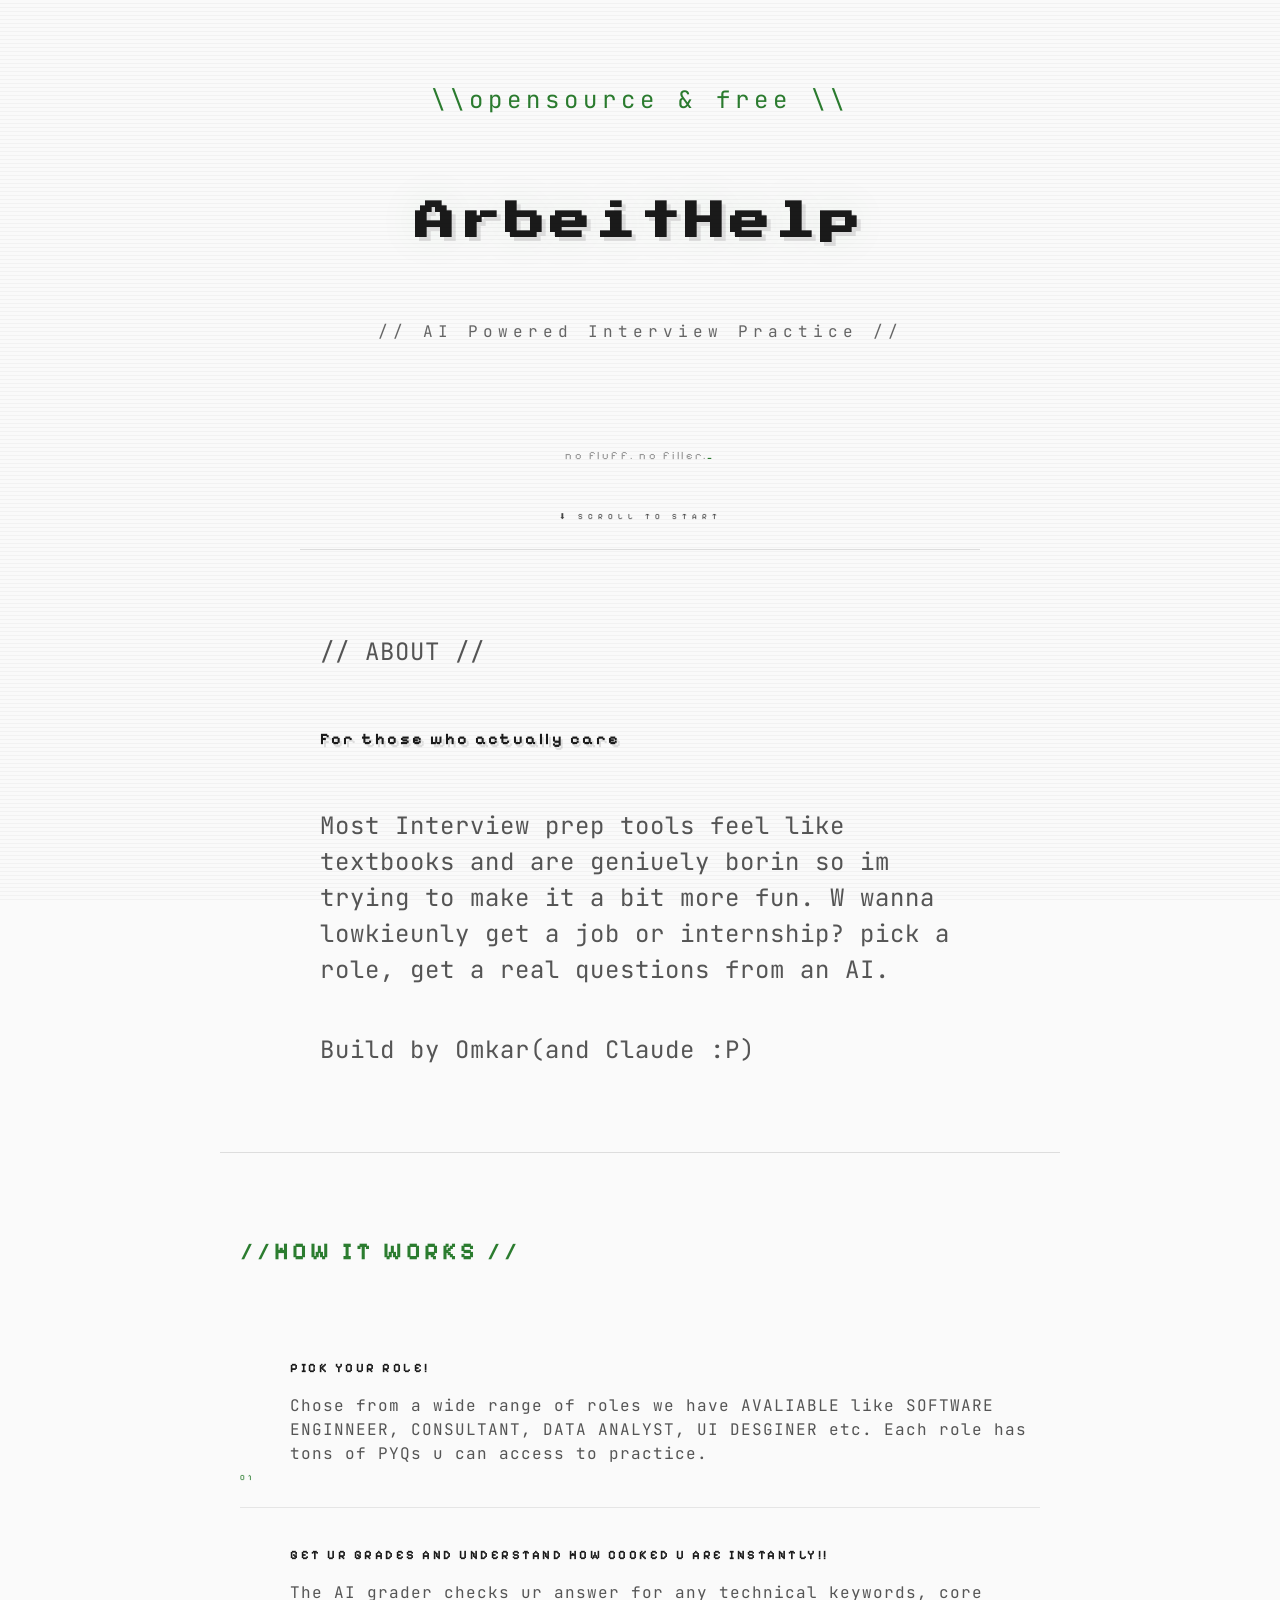
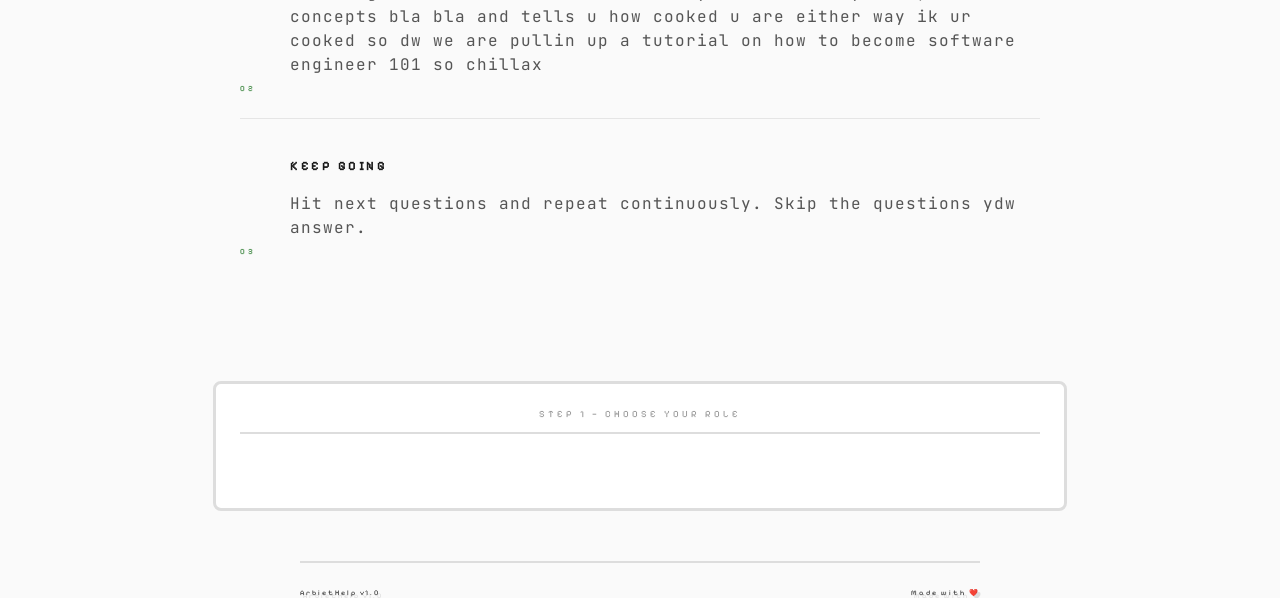
==== static/index.html @ c183bf4a "Add stats page with charts and role selection functionality - Implemented role loading and selection" ====
<!DOCTYPE html>
<html lang="en">
<head>
    <meta charset="UTF-8" />
    <meta name="viewport" content="width=device-width, initial-scale=1.0"/>
    <title>ArbeitHelp - AI Interview Practice</title>
    <link href="https://fonts.googleapis.com/css2?family=Press+Start+2P&family=VT323:wght@400&display=swap" rel="stylesheet">
    <link href="https://fonts.googleapis.com/css2?family=Pixelify+Sans:wght@400;500;600;700&family=JetBrains+Mono:wght@400;500;700&display=swap" rel="stylesheet">
    <link rel="stylesheet" href="./style.css">
    <script src="./script.js" defer></script>
</head>
<body>

    <section class="hero">
        <p class="hero-eyebrow">\\opensource & free \\</p>
            <h1>ArbeitHelp</h1>
            <p class="hero-tagline reveal">// AI Powered Interview Practice //</p>
            <p id="typewriter-text" class="reveal"></p>
            <p class="hero-cta reveal">⬇ SCROLL TO START</p>
    </section>

    <section class="landing-section about-section">
        <p class="section-label reveal">// ABOUT //</p>
        <h2 class="reveal"> For those who actually care </h2>

        <p class="reveal">
            Most Interview prep tools feel like textbooks and are geniuely borin so im trying to make it a bit more fun.
            W wanna lowkieunly get a job or internship? pick a role, get a real questions from an AI.
        </p>
        <p class="reveal" style="margin-top: 4px;">
            Build by Omkar(and Claude :P)
        </p>
    </section>

    <section class="landing-section how-section">
        <h3 class="section-label reveal">//HOW IT WORKS //</h3>
        <div class="steps">
            <div class="step reveal">
                <span class="step-num">01</span>
                <div class="step-body">
                    <h3>PICK YOUR ROLE!</h3>
                    <p> Chose from a wide range of roles we have AVALIABLE like SOFTWARE ENGINNEER, CONSULTANT, DATA ANALYST, UI DESGINER etc. 
                        Each role has tons of PYQs u can access to practice.
                    </p>
                </div>
            </div>
            <div class="step reveal">
                <span class="step-num">02</span>
                <div class="step-body">
                    <h3>GET UR GRADES AND UNDERSTAND HOW COOKED U ARE INSTANTLY!!</h3>
                    <p>The AI grader checks ur answer for any technical keywords, core concepts bla bla and tells u how cooked u are
                        either way ik ur cooked so dw we are pullin up a tutorial on how to become software engineer 101 so chillax
                    </p>
                </div>
            </div>
            <div class="step reveal">
                <span class="step-num">03</span>
                <div class="step-body">
                    <h3>KEEP GOING</h3>
                    <p>Hit next questions and repeat continuously. Skip the questions ydw answer.</p>
                </div>

                

            </div>
        </div>
    </section>
    <!-- STEP 1: CHOOSE ROLE -->
    <div class="box">
        <div class="box-label">STEP 1 — CHOOSE YOUR ROLE</div>
        <div class="role-grid" id="role-grid">

        </div>
    </div>


    <!-- FOOTER -->
    <div class="footer">
        <span>ArbietHelp v1.0</span>
        <span>Made with ❤️</span>
    </div>

</body>
</html>
---- static/style.css ----
body {
    margin: 0;
    font-family: 'VT323', monospace;
    background: #fafafa;
    color: #1a1a1a;
    min-height: 100vh;
    display: flex;
    flex-direction: column;
    align-items: center;
}

body::before {
    content: '';
    position: fixed;
    top: 0; left: 0;
    width: 100%; height: 100%;
    pointer-events: none;
    z-index: 9999;
    background: repeating-linear-gradient(
        to bottom,
        transparent 0px,
        transparent 3px,
        rgba(0,0,0,0.03) 3px,
        rgba(0,0,0,0.03) 4px
    );
}

.hero {
    max-width: 800px;
    text-align: center;
    padding: 60px 20px 20px;
    display: flex;
    flex-direction: column;
    align-items: center;
    gap: 20px;
}

.hero-eyebrow {
    font-family: 'JetBrains Mono', monospace;
    font-size: 1.5rem;
    color: #2b7c2f;
    letter-spacing: 5px;
    opacity: 0;
    animation: fadeUp 0.5s ease forwards 0.1s;
}

.hero h1 {
    font-family: 'Press Start 2P', monospace;
    font-size: clamp(1.5rem, 5vw, 2.5rem);
    letter-spacing: 5px;
    text-shadow: 4px 4px 0 #ddd, 0 0 40px rgba(43,124,47,0.1);
    opacity: 0;
    animation: fadeUp 0.5s ease forwards 0.25s;
    line-height: 1.5;
    cursor: default;
    transition: text-shadow 0.1s;
}
.hero h1:hover {
    animation: fadeUp 0s, glitch 0.5s ease;
}

.hero-tagline {
    font-family: 'JetBrains Mono', monospace;
    font-size: 1rem;
    color: #666;
    letter-spacing: 5px;
    min-height: 5rem;
    opacity: 0;
    animation: fadeUp 0.5s ease forwards 0.5s;
}

.typewriter-cursor {
    display: inline-block;
    color: #2b7c2f;
    animation: blink 1s step-end infinite;
}

#typewriter-text {
    font-family: 'Pixelify Sans', monospace;
    font-size: 0.7rem;
    color: #999;
    letter-spacing: 2.5px;
    min-height: 1.5rem;
    display: inline-block;
}

.hero-cta {
    font-family: 'Pixelify Sans', monospace;
    font-size: 0.5rem;
    color: #444;
    letter-spacing: 5px;
    animation: fadeUp 0.5s ease forwards 1s;
}

.landing-section {
    max-width: 800px;
    border-top: 1px solid #ddd;
    padding: 60px 20px;
    display: flex;
    flex-direction: column;
    gap: 16px;
}

.section-label {
    font-family: 'Pixelify Sans', monospace;
    font-size: 1.5rem;
    color: #2b7c2f;
    letter-spacing: 4px;
}

.about-section h2 {
    font-family: 'Pixelify Sans', monospace;
    font-size: clamp(0.5rem, 2vw, 1rem);
    letter-spacing: 2.5px;
    line-height: 2;
    text-shadow: 2.5px 2.5px 0 #ddd;
}

.about-section p {
    font-family: 'JetBrains Mono', monospace;
    font-size: 1.5rem;
    color: #555;
    line-height: 1.5;
    letter-spacing: 1px;
    max-width: 640px;
}

.steps {
    display: flex;
    flex-direction: column;
    margin-top: 15px;
}

.step {
    display: flex;
    gap: 25px;
    align-items: flex-end;
    padding: 25px 0;
    border-bottom: 1px solid #e5e5e5;
}
.step:last-child {border-bottom:none;}

.step-num {
    font-family: 'Pixelify Sans', monospace;
    font-size: 0.5rem;
    color: #2b7c2f;
    letter-spacing: 2.5px;
    min-width: 25px;
    padding-top: 5px;
}
.step-body h3 {
    font-family: 'Pixelify Sans', monospace;
    font-size: 0.8rem;
    letter-spacing: 2.5px;
    margin-bottom: 10px;
    line-height: 1.5;
}
.step-body p {
    font-family: 'JetBrains Mono', monospace;
    font-size: 1rem;
    color: #555;
    letter-spacing: 1px;
    line-height: 1.5;
}

.role-section {
    max-width: 800px;
    border-top: 1px solid #ddd;
    padding: 50px 25px 25px;
    display: flex;
    flex-direction: column;
    gap: 20px;
}

.box {
    width: 100%;
    max-width: 800px;
    border: 3px solid #ddd;
    background: #fff;
    border-radius: 8px;
    padding: 24px;
    margin-top: 40px;
}

.box-label {
    font-family: 'Pixelify Sans', monospace;
    font-size: 0.6rem;
    color: #999;
    letter-spacing: 3px;
    margin-bottom: 20px;
    padding-bottom: 12px;
    border-bottom: 2px solid #ddd;
    text-align: center;
}

.role-grid {
    display: grid;
    grid-template-columns: repeat(auto-fit, minmax(280px, 1fr));
    gap: 20px;
    margin-bottom: 30px;
}

.role-btn {
    border: 3px solid #ddd;
    background: #fff;
    color: #1a1a1a;
    font-family: 'Pixelify Sans';
    font-weight: 400;
    padding: 18px 16px;
    cursor: pointer;
    letter-spacing: 0.5px;
    text-align: left;
    transition: background 0.1s, color 0.1s, border-color 0.1s, transform 0.05s;
    display: flex;
    flex-direction: column;
    gap: 8px;
}

.role-btn span {
    font-size: 0.8rem;
    color: #999;
    letter-spacing: 1px;
}

.role-btn:hover {
    background: #1a1a1a;
    color: #fff;
    border-color: #1a1a1a;
}

.role-btn:hover span {
    color: #bbb;
}

.role-btn:active {
    transform: scale(0.98);
}

.reveal {
    opacity: 0;
    transform: translateY(7.5px);
    transition: opacity 0.5s ease, transform 0.5s ease;
}

.reveal.visible {
    opacity: 1;
    transform: translateY(0);
}

@keyframes fadeUp {
    from {opacity: 0; transform: translateY(15px);}
    to {opacity: 1; transform: translateY(0);}
}

@keyframes glitch {
    0% {text-shadow:  4px 4px 0 #ddd; transform: translate(0);}
    20% {text-shadow: -3px 0 #2b7c2f, 3px 0 #fff; transform: translate(-2px, 0);}
    40%{text-shadow: 3px 0 #2b7c2f, -3px 0 #fff; transform: translate(2px, 0);}
    60% {text-shadow: -2px 0 #2b7c2f; transform: translate(-1px, 0);}
    80% {text-shadow: 4px 4px #ddd; transform: translate(1px, 0);}
    100% {text-shadow: 4px 4px 0 #ddd; transform: translate(0);}
}

@keyframes blink {
    from, to {opacity: 1;}
    50% {opacity: 0;}
}

.footer {
    width: 100%;
    max-width: 680px;
    display: flex;
    justify-content: space-between;
    color: #333;
    font-family: 'Pixelify Sans', cursive;
    font-size: 0.45rem;
    line-height: 1.4;
    letter-spacing: 2px;
    text-shadow: 3px 3px 0 #ddd;
    font-weight: 400;
    padding-top: 25px;
    border-top: 2px solid #ddd;
    margin-top: 50px;
}
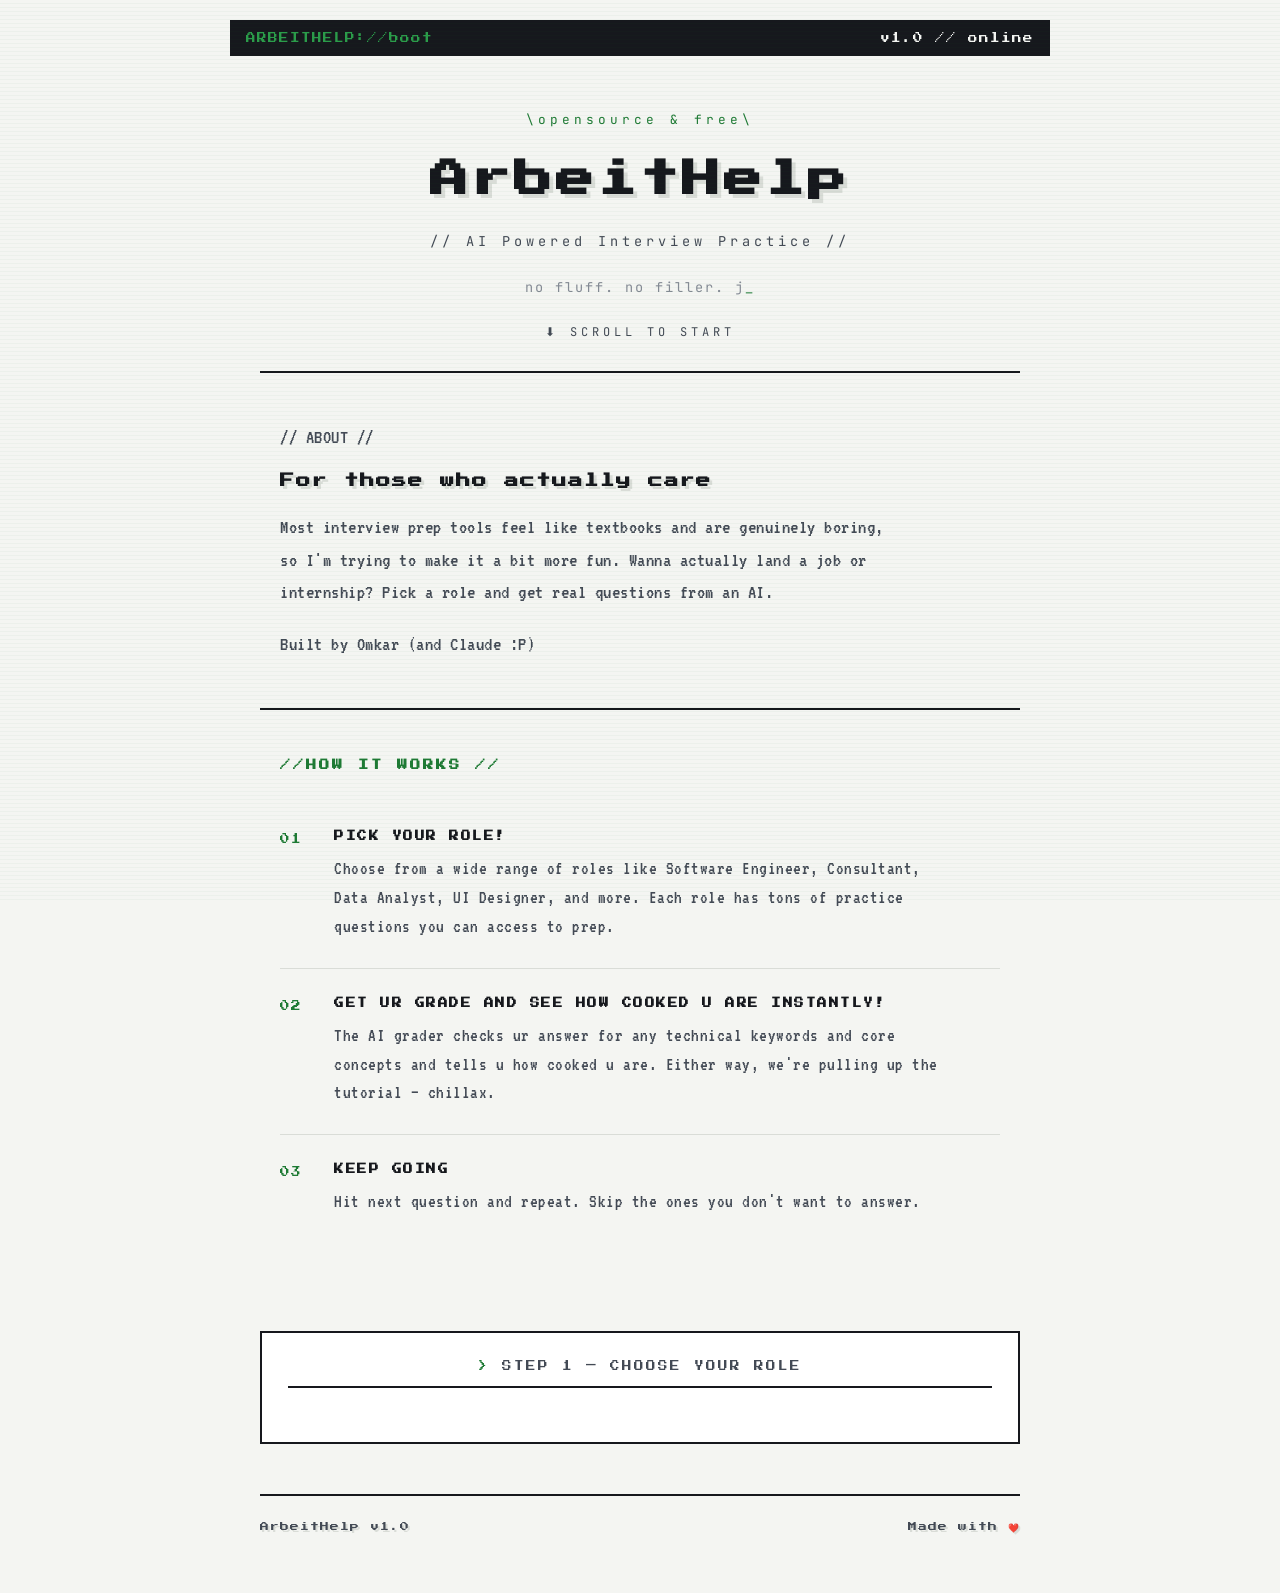
==== commit 0bb6e15d: "Made some changes to the codebase, including modifications to existing files and the addition of new" ====
--- a/static/index.html
+++ b/static/index.html
@@ -4,15 +4,21 @@
     <meta charset="UTF-8" />
     <meta name="viewport" content="width=device-width, initial-scale=1.0"/>
     <title>ArbeitHelp - AI Interview Practice</title>
-    <link href="https://fonts.googleapis.com/css2?family=Press+Start+2P&family=VT323:wght@400&display=swap" rel="stylesheet">
-    <link href="https://fonts.googleapis.com/css2?family=Pixelify+Sans:wght@400;500;600;700&family=JetBrains+Mono:wght@400;500;700&display=swap" rel="stylesheet">
+    <link rel="icon" type="image/svg+xml" href="./favicon.svg">
+    <link href="https://fonts.googleapis.com/css2?family=Press+Start+2P&family=VT323:wght@400&family=JetBrains+Mono:wght@400;500;700&display=swap" rel="stylesheet">
     <link rel="stylesheet" href="./style.css">
+    <script src="./common.js" defer></script>
     <script src="./script.js" defer></script>
 </head>
 <body>
 
+    <div class="term-bar" aria-hidden="true">
+        <span>ARBEITHELP://boot</span>
+        <span class="term-bar-right">v1.0 // online</span>
+    </div>
+
     <section class="hero">
-        <p class="hero-eyebrow">\\opensource & free \\</p>
+        <p class="hero-eyebrow">\opensource & free\</p>
             <h1>ArbeitHelp</h1>
             <p class="hero-tagline reveal">// AI Powered Interview Practice //</p>
             <p id="typewriter-text" class="reveal"></p>
@@ -24,11 +30,11 @@
         <h2 class="reveal"> For those who actually care </h2>
 
         <p class="reveal">
-            Most Interview prep tools feel like textbooks and are geniuely borin so im trying to make it a bit more fun.
-            W wanna lowkieunly get a job or internship? pick a role, get a real questions from an AI.
+            Most interview prep tools feel like textbooks and are genuinely boring, so I'm trying to make it a bit more fun.
+            Wanna actually land a job or internship? Pick a role and get real questions from an AI.
         </p>
         <p class="reveal" style="margin-top: 4px;">
-            Build by Omkar(and Claude :P)
+            Built by Omkar (and Claude :P)
         </p>
     </section>
 
@@ -39,17 +45,17 @@
                 <span class="step-num">01</span>
                 <div class="step-body">
                     <h3>PICK YOUR ROLE!</h3>
-                    <p> Chose from a wide range of roles we have AVALIABLE like SOFTWARE ENGINNEER, CONSULTANT, DATA ANALYST, UI DESGINER etc. 
-                        Each role has tons of PYQs u can access to practice.
+                    <p> Choose from a wide range of roles like Software Engineer, Consultant, Data Analyst, UI Designer, and more.
+                        Each role has tons of practice questions you can access to prep.
                     </p>
                 </div>
             </div>
             <div class="step reveal">
                 <span class="step-num">02</span>
                 <div class="step-body">
-                    <h3>GET UR GRADES AND UNDERSTAND HOW COOKED U ARE INSTANTLY!!</h3>
-                    <p>The AI grader checks ur answer for any technical keywords, core concepts bla bla and tells u how cooked u are
-                        either way ik ur cooked so dw we are pullin up a tutorial on how to become software engineer 101 so chillax
+                    <h3>GET UR GRADE AND SEE HOW COOKED U ARE INSTANTLY!</h3>
+                    <p>The AI grader checks ur answer for any technical keywords and core concepts and tells u how cooked u are.
+                        Either way, we're pulling up the tutorial — chillax.
                     </p>
                 </div>
             </div>
@@ -57,7 +63,7 @@
                 <span class="step-num">03</span>
                 <div class="step-body">
                     <h3>KEEP GOING</h3>
-                    <p>Hit next questions and repeat continuously. Skip the questions ydw answer.</p>
+                    <p>Hit next question and repeat. Skip the ones you don't want to answer.</p>
                 </div>
 
                 
@@ -76,7 +82,7 @@
 
     <!-- FOOTER -->
     <div class="footer">
-        <span>ArbietHelp v1.0</span>
+        <span>ArbeitHelp v1.0</span>
         <span>Made with ❤️</span>
     </div>
 
--- a/static/style.css
+++ b/static/style.css
@@ -1,14 +1,35 @@
+:root {
+    --paper: #f4f5f2;
+    --paper-wash: #eef0ec;
+    --ink: #16181d;
+    --ink-soft: #434a55;
+    --muted: #858b95;
+    --line: #d9dcd7;
+    --line-strong: #16181d;
+    --phosphor: #1e7a34;
+    --phosphor-bright: #2b9c4a;
+    --phosphor-wash: #e7f3ea;
+    --blue: #2563eb;
+    --amber: #b88600;
+    --red: #c0352b;
+}
+
+* { margin: 0; padding: 0; box-sizing: border-box; }
+
 body {
-    margin: 0;
     font-family: 'VT323', monospace;
-    background: #fafafa;
-    color: #1a1a1a;
+    font-size: 1.3rem;
+    line-height: 1.5;
+    background: var(--paper);
+    color: var(--ink);
     min-height: 100vh;
     display: flex;
     flex-direction: column;
     align-items: center;
-}
-
+    padding-bottom: 60px;
+}
+
+/* CRT scanlines — the signature */
 body::before {
     content: '';
     position: fixed;
@@ -20,216 +41,241 @@
         to bottom,
         transparent 0px,
         transparent 3px,
-        rgba(0,0,0,0.03) 3px,
-        rgba(0,0,0,0.03) 4px
+        rgba(30, 122, 52, 0.035) 3px,
+        rgba(30, 122, 52, 0.035) 4px
     );
 }
 
+/* Terminal window chrome */
+.term-bar {
+    width: 100%;
+    max-width: 820px;
+    display: flex;
+    justify-content: space-between;
+    align-items: center;
+    padding: 9px 14px;
+    background: var(--ink);
+    color: var(--phosphor-bright);
+    font-family: 'Press Start 2P', monospace;
+    font-size: 0.6rem;
+    letter-spacing: 1px;
+    border: 2px solid var(--ink);
+    margin: 20px 20px 0;
+}
+
+.term-bar-right {
+    color: var(--paper);
+}
+
 .hero {
-    max-width: 800px;
+    max-width: 760px;
     text-align: center;
-    padding: 60px 20px 20px;
+    padding: 54px 20px 30px;
     display: flex;
     flex-direction: column;
     align-items: center;
-    gap: 20px;
+    gap: 22px;
 }
 
 .hero-eyebrow {
     font-family: 'JetBrains Mono', monospace;
-    font-size: 1.5rem;
-    color: #2b7c2f;
-    letter-spacing: 5px;
+    font-size: 0.8rem;
+    color: var(--phosphor);
+    letter-spacing: 4px;
     opacity: 0;
     animation: fadeUp 0.5s ease forwards 0.1s;
 }
 
 .hero h1 {
     font-family: 'Press Start 2P', monospace;
-    font-size: clamp(1.5rem, 5vw, 2.5rem);
-    letter-spacing: 5px;
-    text-shadow: 4px 4px 0 #ddd, 0 0 40px rgba(43,124,47,0.1);
+    font-size: clamp(1.5rem, 5vw, 2.4rem);
+    letter-spacing: 4px;
+    text-shadow: 4px 4px 0 var(--line);
     opacity: 0;
     animation: fadeUp 0.5s ease forwards 0.25s;
     line-height: 1.5;
     cursor: default;
     transition: text-shadow 0.1s;
 }
+
 .hero h1:hover {
     animation: fadeUp 0s, glitch 0.5s ease;
 }
 
 .hero-tagline {
     font-family: 'JetBrains Mono', monospace;
-    font-size: 1rem;
-    color: #666;
-    letter-spacing: 5px;
-    min-height: 5rem;
+    font-size: 0.85rem;
+    color: var(--ink-soft);
+    letter-spacing: 4px;
+    min-height: 1.5rem;
     opacity: 0;
     animation: fadeUp 0.5s ease forwards 0.5s;
 }
 
 .typewriter-cursor {
     display: inline-block;
-    color: #2b7c2f;
+    color: var(--phosphor);
     animation: blink 1s step-end infinite;
 }
 
 #typewriter-text {
-    font-family: 'Pixelify Sans', monospace;
-    font-size: 0.7rem;
-    color: #999;
-    letter-spacing: 2.5px;
+    font-family: 'JetBrains Mono', monospace;
+    font-size: 0.85rem;
+    color: var(--muted);
+    letter-spacing: 2px;
     min-height: 1.5rem;
     display: inline-block;
 }
 
 .hero-cta {
-    font-family: 'Pixelify Sans', monospace;
-    font-size: 0.5rem;
-    color: #444;
-    letter-spacing: 5px;
+    font-family: 'JetBrains Mono', monospace;
+    font-size: 0.75rem;
+    color: var(--ink-soft);
+    letter-spacing: 4px;
     animation: fadeUp 0.5s ease forwards 1s;
 }
 
 .landing-section {
-    max-width: 800px;
-    border-top: 1px solid #ddd;
-    padding: 60px 20px;
+    max-width: 760px;
+    width: 100%;
+    border-top: 2px solid var(--line-strong);
+    padding: 48px 20px;
     display: flex;
     flex-direction: column;
     gap: 16px;
 }
 
 .section-label {
-    font-family: 'Pixelify Sans', monospace;
-    font-size: 1.5rem;
-    color: #2b7c2f;
-    letter-spacing: 4px;
+    font-family: 'Press Start 2P', monospace;
+    font-size: 0.65rem;
+    color: var(--phosphor);
+    letter-spacing: 3px;
 }
 
 .about-section h2 {
-    font-family: 'Pixelify Sans', monospace;
-    font-size: clamp(0.5rem, 2vw, 1rem);
-    letter-spacing: 2.5px;
-    line-height: 2;
-    text-shadow: 2.5px 2.5px 0 #ddd;
+    font-family: 'Press Start 2P', monospace;
+    font-size: clamp(0.65rem, 2vw, 0.9rem);
+    letter-spacing: 2px;
+    line-height: 1.8;
+    text-shadow: 2.5px 2.5px 0 var(--line);
 }
 
 .about-section p {
-    font-family: 'JetBrains Mono', monospace;
-    font-size: 1.5rem;
-    color: #555;
+    font-family: 'VT323', monospace;
+    font-size: 1.3rem;
+    color: var(--ink-soft);
+    line-height: 1.55;
+    letter-spacing: 0.5px;
+    max-width: 620px;
+}
+
+.steps {
+    display: flex;
+    flex-direction: column;
+    margin-top: 12px;
+}
+
+.step {
+    display: flex;
+    gap: 22px;
+    align-items: flex-start;
+    padding: 26px 0;
+    border-bottom: 1px solid var(--line);
+}
+
+.step:last-child { border-bottom: none; }
+
+.step-num {
+    font-family: 'Press Start 2P', monospace;
+    font-size: 0.6rem;
+    color: var(--phosphor);
+    letter-spacing: 1px;
+    min-width: 32px;
+    padding-top: 4px;
+}
+
+.step-body h3 {
+    font-family: 'Press Start 2P', monospace;
+    font-size: 0.6rem;
+    letter-spacing: 1.5px;
+    margin-bottom: 10px;
+    line-height: 1.8;
+}
+
+.step-body p {
+    font-family: 'VT323', monospace;
+    font-size: 1.2rem;
+    color: var(--ink-soft);
+    letter-spacing: 0.5px;
     line-height: 1.5;
-    letter-spacing: 1px;
-    max-width: 640px;
-}
-
-.steps {
-    display: flex;
-    flex-direction: column;
-    margin-top: 15px;
-}
-
-.step {
-    display: flex;
-    gap: 25px;
-    align-items: flex-end;
-    padding: 25px 0;
-    border-bottom: 1px solid #e5e5e5;
-}
-.step:last-child {border-bottom:none;}
-
-.step-num {
-    font-family: 'Pixelify Sans', monospace;
-    font-size: 0.5rem;
-    color: #2b7c2f;
-    letter-spacing: 2.5px;
-    min-width: 25px;
-    padding-top: 5px;
-}
-.step-body h3 {
-    font-family: 'Pixelify Sans', monospace;
-    font-size: 0.8rem;
-    letter-spacing: 2.5px;
-    margin-bottom: 10px;
-    line-height: 1.5;
-}
-.step-body p {
-    font-family: 'JetBrains Mono', monospace;
-    font-size: 1rem;
-    color: #555;
-    letter-spacing: 1px;
-    line-height: 1.5;
-}
-
-.role-section {
-    max-width: 800px;
-    border-top: 1px solid #ddd;
-    padding: 50px 25px 25px;
-    display: flex;
-    flex-direction: column;
-    gap: 20px;
+    max-width: 620px;
 }
 
 .box {
     width: 100%;
-    max-width: 800px;
-    border: 3px solid #ddd;
+    max-width: 760px;
+    border: 2px solid var(--line-strong);
     background: #fff;
-    border-radius: 8px;
-    padding: 24px;
+    padding: 26px;
     margin-top: 40px;
 }
 
 .box-label {
-    font-family: 'Pixelify Sans', monospace;
-    font-size: 0.6rem;
-    color: #999;
-    letter-spacing: 3px;
+    font-family: 'Press Start 2P', monospace;
+    font-size: 0.6rem;
+    color: var(--ink-soft);
+    letter-spacing: 2px;
     margin-bottom: 20px;
     padding-bottom: 12px;
-    border-bottom: 2px solid #ddd;
+    border-bottom: 2px solid var(--line-strong);
     text-align: center;
+}
+
+.box-label::before {
+    content: '> ';
+    color: var(--phosphor);
 }
 
 .role-grid {
     display: grid;
     grid-template-columns: repeat(auto-fit, minmax(280px, 1fr));
-    gap: 20px;
-    margin-bottom: 30px;
+    gap: 16px;
+    margin-bottom: 8px;
 }
 
 .role-btn {
-    border: 3px solid #ddd;
+    border: 2px solid var(--line);
     background: #fff;
-    color: #1a1a1a;
-    font-family: 'Pixelify Sans';
-    font-weight: 400;
+    color: var(--ink);
+    font-family: 'Press Start 2P', monospace;
+    font-size: 0.6rem;
     padding: 18px 16px;
     cursor: pointer;
     letter-spacing: 0.5px;
     text-align: left;
-    transition: background 0.1s, color 0.1s, border-color 0.1s, transform 0.05s;
+    transition: background 0.12s, color 0.12s, border-color 0.12s, transform 0.05s;
     display: flex;
     flex-direction: column;
     gap: 8px;
 }
 
-.role-btn span {
-    font-size: 0.8rem;
-    color: #999;
-    letter-spacing: 1px;
+.role-btn span:last-child {
+    font-family: 'VT323', monospace;
+    font-size: 1.1rem;
+    color: var(--muted);
+    letter-spacing: 0.5px;
 }
 
 .role-btn:hover {
-    background: #1a1a1a;
-    color: #fff;
-    border-color: #1a1a1a;
-}
-
-.role-btn:hover span {
-    color: #bbb;
+    background: var(--ink);
+    color: var(--paper);
+    border-color: var(--ink);
+    border-left: 4px solid var(--phosphor-bright);
+    padding-left: 12px;
+}
+
+.role-btn:hover span:last-child {
+    color: var(--phosphor-wash);
 }
 
 .role-btn:active {
@@ -248,37 +294,59 @@
 }
 
 @keyframes fadeUp {
-    from {opacity: 0; transform: translateY(15px);}
-    to {opacity: 1; transform: translateY(0);}
+    from { opacity: 0; transform: translateY(15px); }
+    to { opacity: 1; transform: translateY(0); }
 }
 
 @keyframes glitch {
-    0% {text-shadow:  4px 4px 0 #ddd; transform: translate(0);}
-    20% {text-shadow: -3px 0 #2b7c2f, 3px 0 #fff; transform: translate(-2px, 0);}
-    40%{text-shadow: 3px 0 #2b7c2f, -3px 0 #fff; transform: translate(2px, 0);}
-    60% {text-shadow: -2px 0 #2b7c2f; transform: translate(-1px, 0);}
-    80% {text-shadow: 4px 4px #ddd; transform: translate(1px, 0);}
-    100% {text-shadow: 4px 4px 0 #ddd; transform: translate(0);}
+    0% { text-shadow: 4px 4px 0 var(--line); transform: translate(0); }
+    20% { text-shadow: -3px 0 var(--phosphor), 3px 0 #fff; transform: translate(-2px, 0); }
+    40% { text-shadow: 3px 0 var(--phosphor), -3px 0 #fff; transform: translate(2px, 0); }
+    60% { text-shadow: -2px 0 var(--phosphor); transform: translate(-1px, 0); }
+    80% { text-shadow: 4px 4px 0 var(--line); transform: translate(1px, 0); }
+    100% { text-shadow: 4px 4px 0 var(--line); transform: translate(0); }
 }
 
 @keyframes blink {
-    from, to {opacity: 1;}
-    50% {opacity: 0;}
+    from, to { opacity: 1; }
+    50% { opacity: 0; }
 }
 
 .footer {
     width: 100%;
-    max-width: 680px;
+    max-width: 760px;
     display: flex;
     justify-content: space-between;
-    color: #333;
-    font-family: 'Pixelify Sans', cursive;
-    font-size: 0.45rem;
+    color: var(--ink-soft);
+    font-family: 'Press Start 2P', monospace;
+    font-size: 0.55rem;
     line-height: 1.4;
-    letter-spacing: 2px;
-    text-shadow: 3px 3px 0 #ddd;
-    font-weight: 400;
+    letter-spacing: 1px;
+    text-shadow: 2px 2px 0 var(--line);
     padding-top: 25px;
-    border-top: 2px solid #ddd;
+    border-top: 2px solid var(--line-strong);
     margin-top: 50px;
+}
+
+:focus-visible {
+    outline: 3px solid var(--phosphor-bright);
+    outline-offset: 2px;
+}
+
+@media (prefers-reduced-motion: reduce) {
+    .hero-eyebrow, .hero h1, .hero-tagline, .hero-cta,
+    .reveal {
+        opacity: 1 !important;
+        transform: none !important;
+        animation: none !important;
+        transition: none !important;
+    }
+    .typewriter-cursor, .cursor { animation: none !important; }
+}
+
+@media (max-width: 600px) {
+    .hero { padding: 40px 16px 20px; }
+    .landing-section { padding: 40px 16px; }
+    .step { gap: 14px; }
+    .footer { flex-direction: column; gap: 8px; }
 }
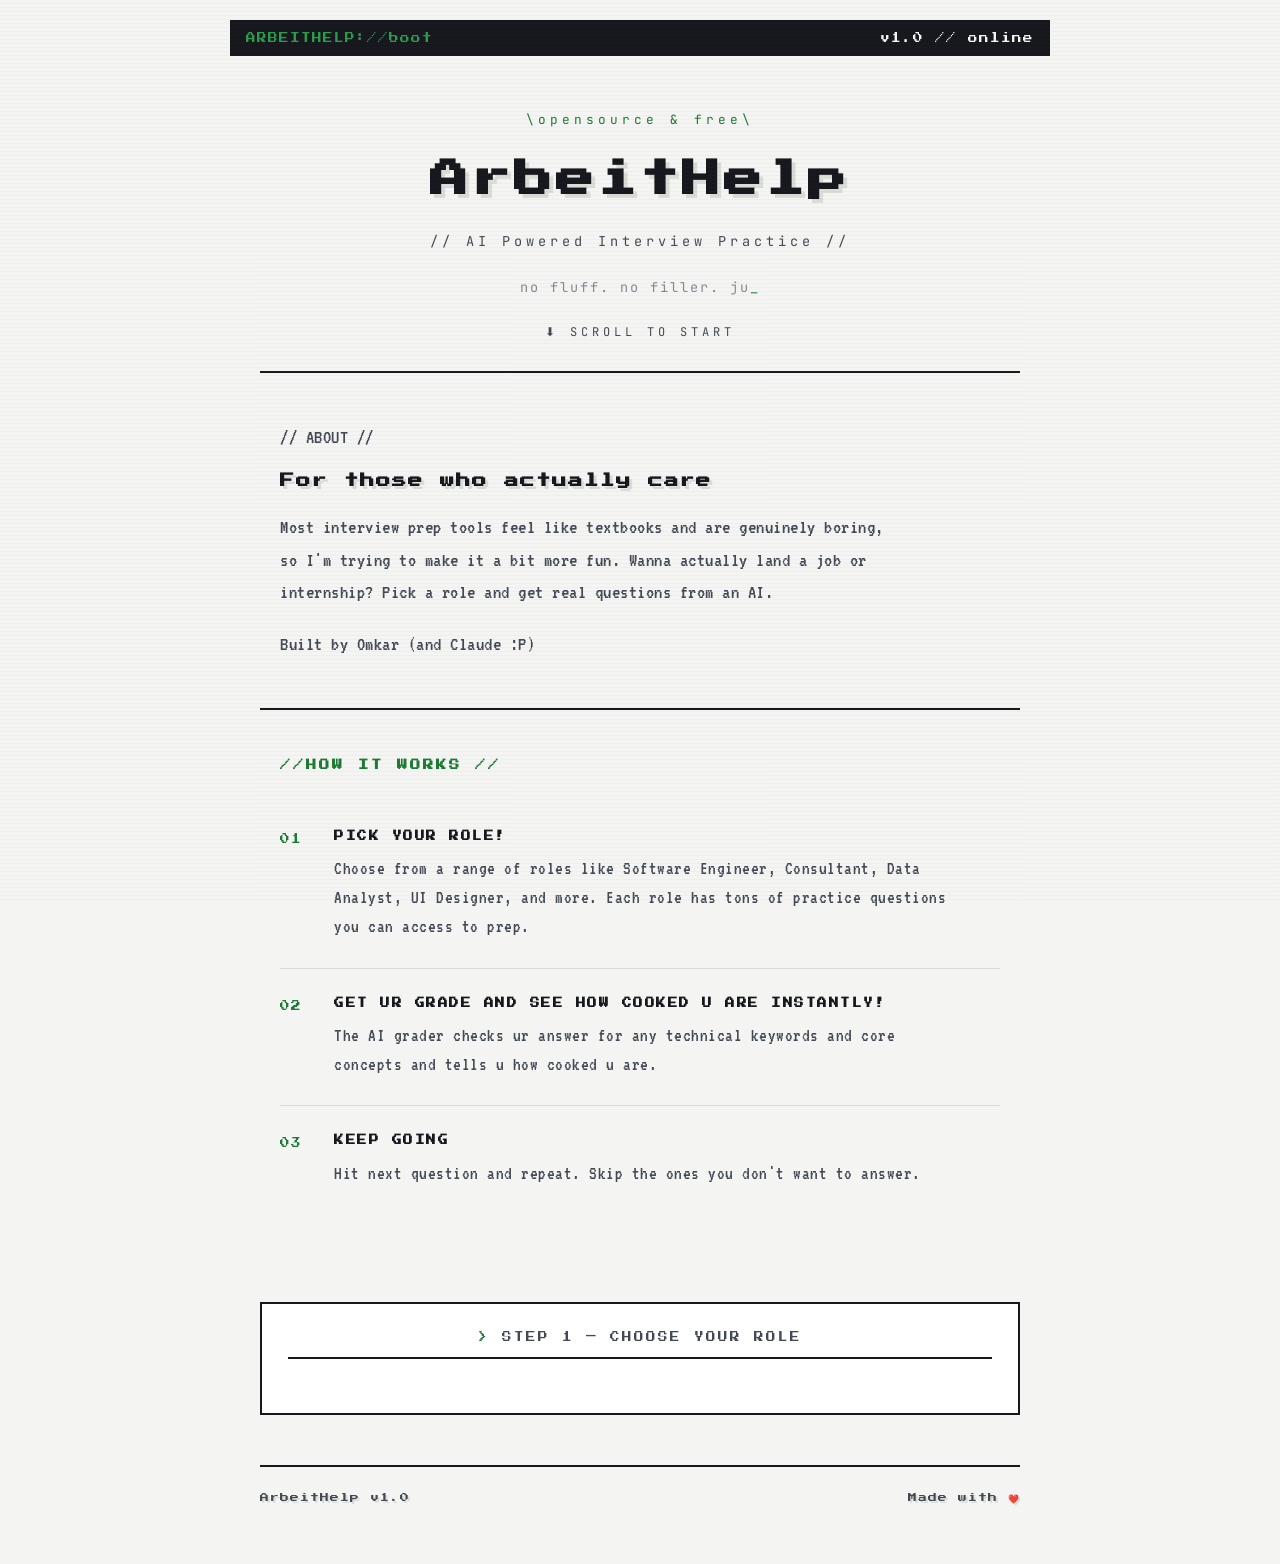
==== commit 577fb8aa: "Refactor code structure for improved readability and maintainability" ====
--- a/static/index.html
+++ b/static/index.html
@@ -45,7 +45,7 @@
                 <span class="step-num">01</span>
                 <div class="step-body">
                     <h3>PICK YOUR ROLE!</h3>
-                    <p> Choose from a wide range of roles like Software Engineer, Consultant, Data Analyst, UI Designer, and more.
+                    <p> Choose from a range of roles like Software Engineer, Consultant, Data Analyst, UI Designer, and more.
                         Each role has tons of practice questions you can access to prep.
                     </p>
                 </div>
@@ -55,7 +55,6 @@
                 <div class="step-body">
                     <h3>GET UR GRADE AND SEE HOW COOKED U ARE INSTANTLY!</h3>
                     <p>The AI grader checks ur answer for any technical keywords and core concepts and tells u how cooked u are.
-                        Either way, we're pulling up the tutorial — chillax.
                     </p>
                 </div>
             </div>
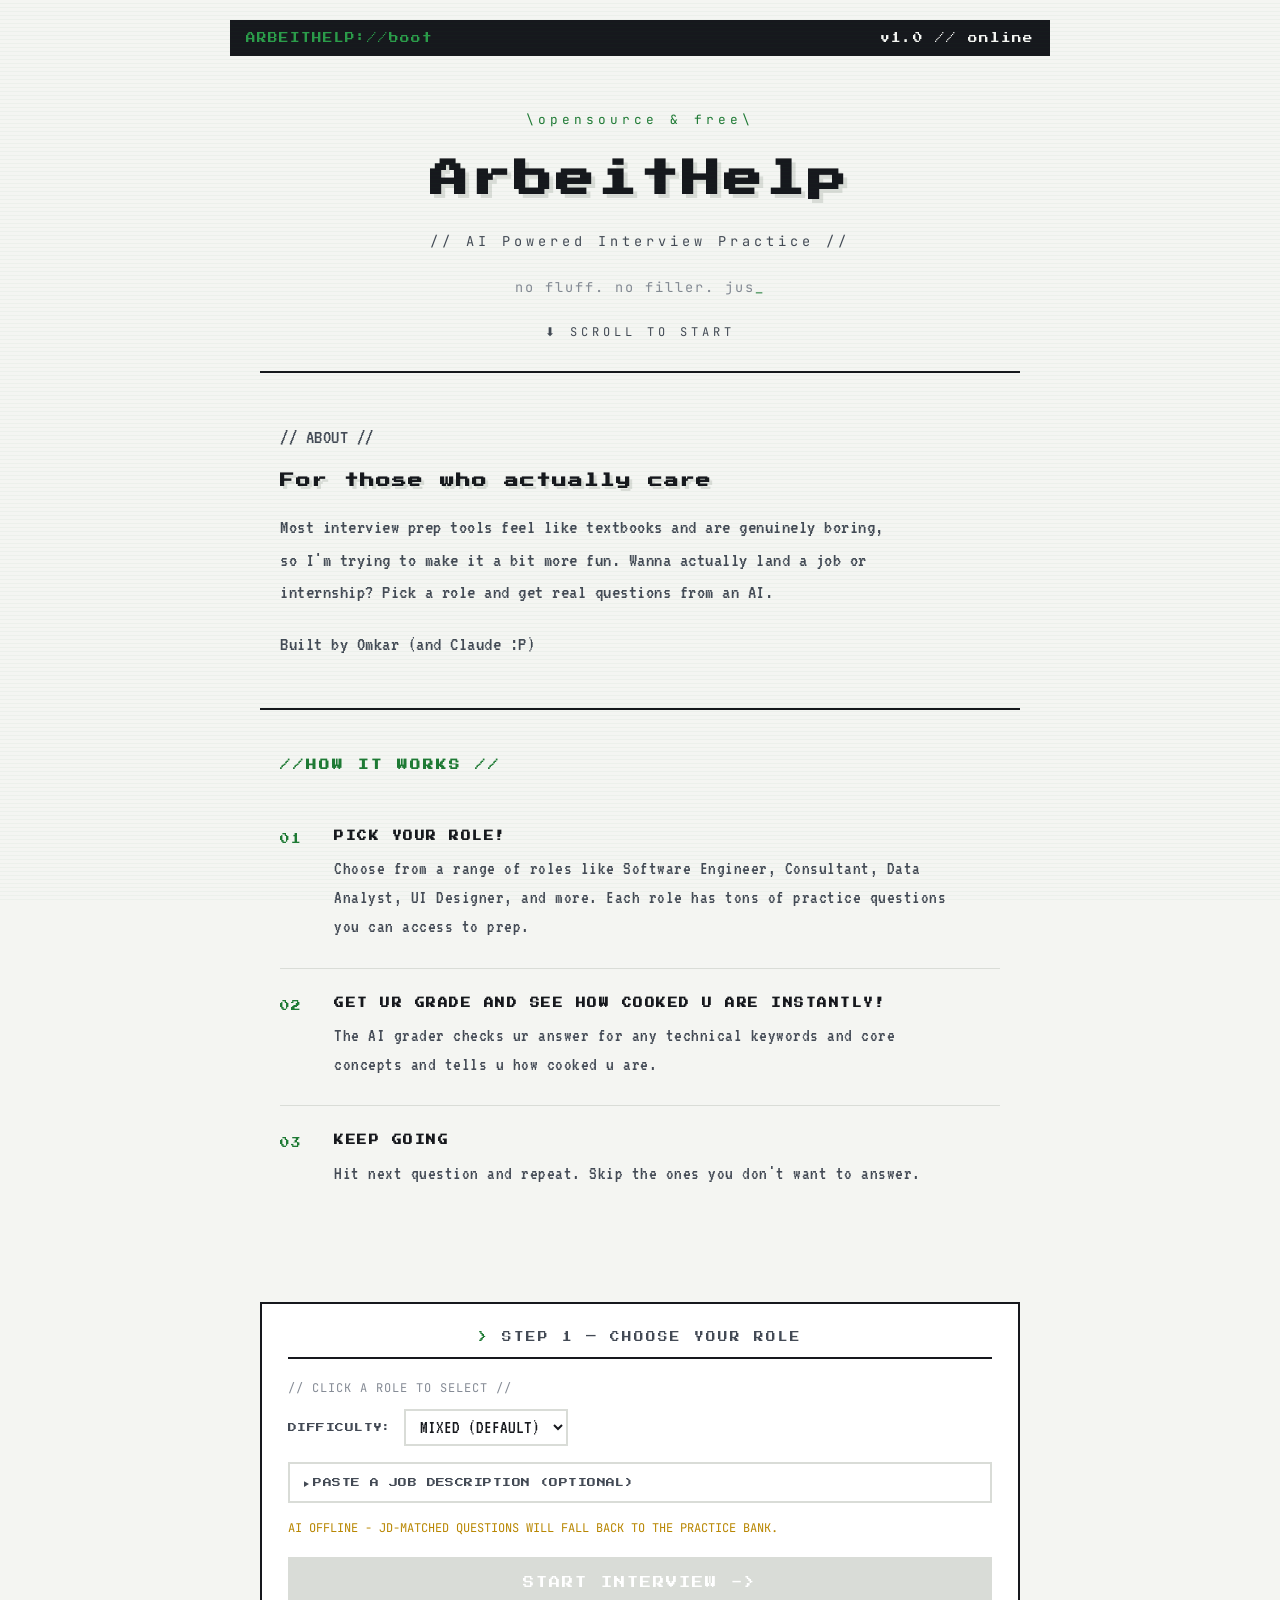
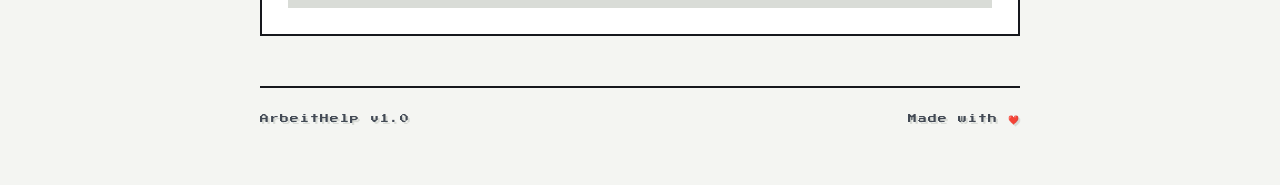
==== commit d3f1eba7: "Added new CSS styles for difficulty selection, job description details, and role buttons to improve " ====
--- a/static/index.html
+++ b/static/index.html
@@ -73,9 +73,35 @@
     <!-- STEP 1: CHOOSE ROLE -->
     <div class="box">
         <div class="box-label">STEP 1 — CHOOSE YOUR ROLE</div>
+        <p class="select-hint">// CLICK A ROLE TO SELECT //</p>
+        <div class="difficulty-row">
+            <label class="difficulty-label" for="difficulty-select">DIFFICULTY:</label>
+            <select id="difficulty-select">
+                <option value="mixed" selected>MIXED (DEFAULT)</option>
+                <option value="easy">EASY</option>
+                <option value="medium">MEDIUM</option>
+                <option value="hard">HARD</option>
+            </select>
+        </div>
+        <details class="jd-details">
+            <summary>PASTE A JOB DESCRIPTION (OPTIONAL)</summary>
+            <textarea id="jd-text" rows="6"
+                placeholder="PASTE THE FULL JOB DESCRIPTION HERE. QUESTIONS WILL BE WEIGHTED TOWARD ITS SKILLS AND FOCUS AREAS."></textarea>
+            <div class="custom-role-row">
+                <label class="difficulty-label" for="custom-role">ROLE NAME:</label>
+                <input id="custom-role" maxlength="80"
+                    placeholder="FOR JOBS OUTSIDE THE TILES, E.G. CHEMICAL ENGINEER">
+            </div>
+            <button id="analyze-jd-btn" type="button" onclick="analyzeJd()">ANALYZE JOB DESCRIPTION</button>
+            <p id="jd-status" class="status-line hidden"></p>
+            <div id="jd-preview" class="hidden"></div>
+        </details>
+        <p id="ai-mode-note" class="status-line warn hidden"></p>
         <div class="role-grid" id="role-grid">
 
         </div>
+        <button id="start-interview-btn" class="no-role" onclick="startInterview()">START INTERVIEW -&gt;</button>
+        <p id="start-msg" class="status-line warn hidden"></p>
     </div>
 
 
--- a/static/style.css
+++ b/static/style.css
@@ -236,6 +236,213 @@
     color: var(--phosphor);
 }
 
+.difficulty-row {
+    display: flex;
+    align-items: center;
+    gap: 12px;
+    margin-bottom: 16px;
+}
+
+.difficulty-label {
+    font-family: 'Press Start 2P', monospace;
+    font-size: 0.55rem;
+    letter-spacing: 0.05em;
+    color: var(--ink-soft);
+}
+
+#difficulty-select {
+    font-family: 'VT323', monospace;
+    font-size: 1.2rem;
+    color: var(--ink);
+    background: #fff;
+    border: 2px solid var(--line);
+    padding: 6px 10px;
+    cursor: pointer;
+}
+
+#difficulty-select:hover,
+#difficulty-select:focus {
+    border-color: var(--phosphor);
+    outline: none;
+}
+
+.jd-details {
+    margin-bottom: 16px;
+    border: 2px solid var(--line);
+    background: #fff;
+}
+
+.jd-details summary {
+    cursor: pointer;
+    font-family: 'Press Start 2P', monospace;
+    font-size: 0.55rem;
+    letter-spacing: 0.05em;
+    color: var(--ink-soft);
+    padding: 12px 14px;
+    user-select: none;
+}
+
+.jd-details[open] summary {
+    color: var(--phosphor);
+    border-bottom: 2px solid var(--line);
+}
+
+#jd-text {
+    display: block;
+    width: 100%;
+    border: none;
+    background: #fff;
+    font-family: 'VT323', monospace;
+    font-size: 1.15rem;
+    line-height: 1.5;
+    color: var(--ink);
+    padding: 12px 14px;
+    resize: vertical;
+    outline: none;
+}
+
+.select-hint {
+    font-family: 'JetBrains Mono', monospace;
+    font-size: 0.75rem;
+    letter-spacing: 1px;
+    color: var(--muted);
+    margin-bottom: 12px;
+}
+
+.role-btn.selected {
+    border-color: var(--phosphor);
+    border-left-width: 4px;
+    background: var(--phosphor-wash);
+}
+
+.role-btn.selected span:last-child {
+    color: var(--ink-soft);
+}
+
+#start-interview-btn {
+    display: block;
+    width: 100%;
+    font-family: 'Press Start 2P', monospace;
+    font-size: 0.7rem;
+    letter-spacing: 2px;
+    padding: 18px;
+    cursor: pointer;
+    border: 2px solid var(--ink);
+    background: var(--phosphor);
+    color: #fff;
+    transition: background 0.12s, color 0.12s, border-color 0.12s;
+}
+
+#start-interview-btn:hover:not(:disabled) {
+    background: var(--paper);
+    border-color: var(--ink);
+    color: var(--phosphor);
+}
+
+#start-interview-btn.no-role {
+    background: var(--line);
+    border-color: var(--line);
+    color: #fff;
+}
+
+#start-interview-btn.no-role:hover {
+    background: var(--muted);
+}
+
+.role-grid.attention {
+    animation: role-pulse 0.6s ease-in-out 2;
+}
+
+@keyframes role-pulse {
+    0%, 100% { box-shadow: none; }
+    50% { box-shadow: 0 0 0 3px var(--amber); }
+}
+
+.status-line {
+    font-family: 'JetBrains Mono', monospace;
+    font-size: 0.75rem;
+    line-height: 1.5;
+    margin-top: 8px;
+}
+
+.status-line.hidden { display: none; }
+.status-line.ok { color: var(--phosphor); }
+.status-line.warn { color: var(--amber); }
+
+#ai-mode-note { margin-bottom: 12px; }
+
+.custom-role-row {
+    display: flex;
+    align-items: center;
+    gap: 12px;
+    margin-top: 12px;
+}
+
+#custom-role {
+    flex: 1;
+    font-family: 'VT323', monospace;
+    font-size: 1.15rem;
+    color: var(--ink);
+    background: #fff;
+    border: 2px solid var(--line);
+    padding: 6px 10px;
+    outline: none;
+}
+
+#custom-role:focus { border-color: var(--phosphor); }
+
+#analyze-jd-btn {
+    display: block;
+    width: 100%;
+    margin-top: 12px;
+    font-family: 'Press Start 2P', monospace;
+    font-size: 0.55rem;
+    letter-spacing: 2px;
+    padding: 12px;
+    cursor: pointer;
+    border: 2px solid var(--amber);
+    background: #fff;
+    color: var(--amber);
+    transition: background 0.12s, color 0.12s;
+}
+
+#analyze-jd-btn:hover:not(:disabled) {
+    background: var(--amber);
+    color: #fff;
+}
+
+#analyze-jd-btn:disabled {
+    background: var(--line);
+    border-color: var(--line);
+    color: var(--muted);
+    cursor: wait;
+}
+
+.jd-preview {
+    margin-top: 12px;
+    padding: 12px 14px;
+    border-left: 4px solid var(--phosphor);
+    background: #fff;
+}
+
+.jd-preview.hidden { display: none; }
+
+.jd-preview-head {
+    font-family: 'Press Start 2P', monospace;
+    font-size: 0.55rem;
+    letter-spacing: 1px;
+    color: var(--ink-soft);
+    margin-bottom: 8px;
+}
+
+.pv-chip {
+    font-family: 'JetBrains Mono', monospace;
+    font-size: 0.7rem;
+    border: 1px solid var(--phosphor);
+    color: var(--phosphor);
+    padding: 2px 6px;
+}
+
 .role-grid {
     display: grid;
     grid-template-columns: repeat(auto-fit, minmax(280px, 1fr));
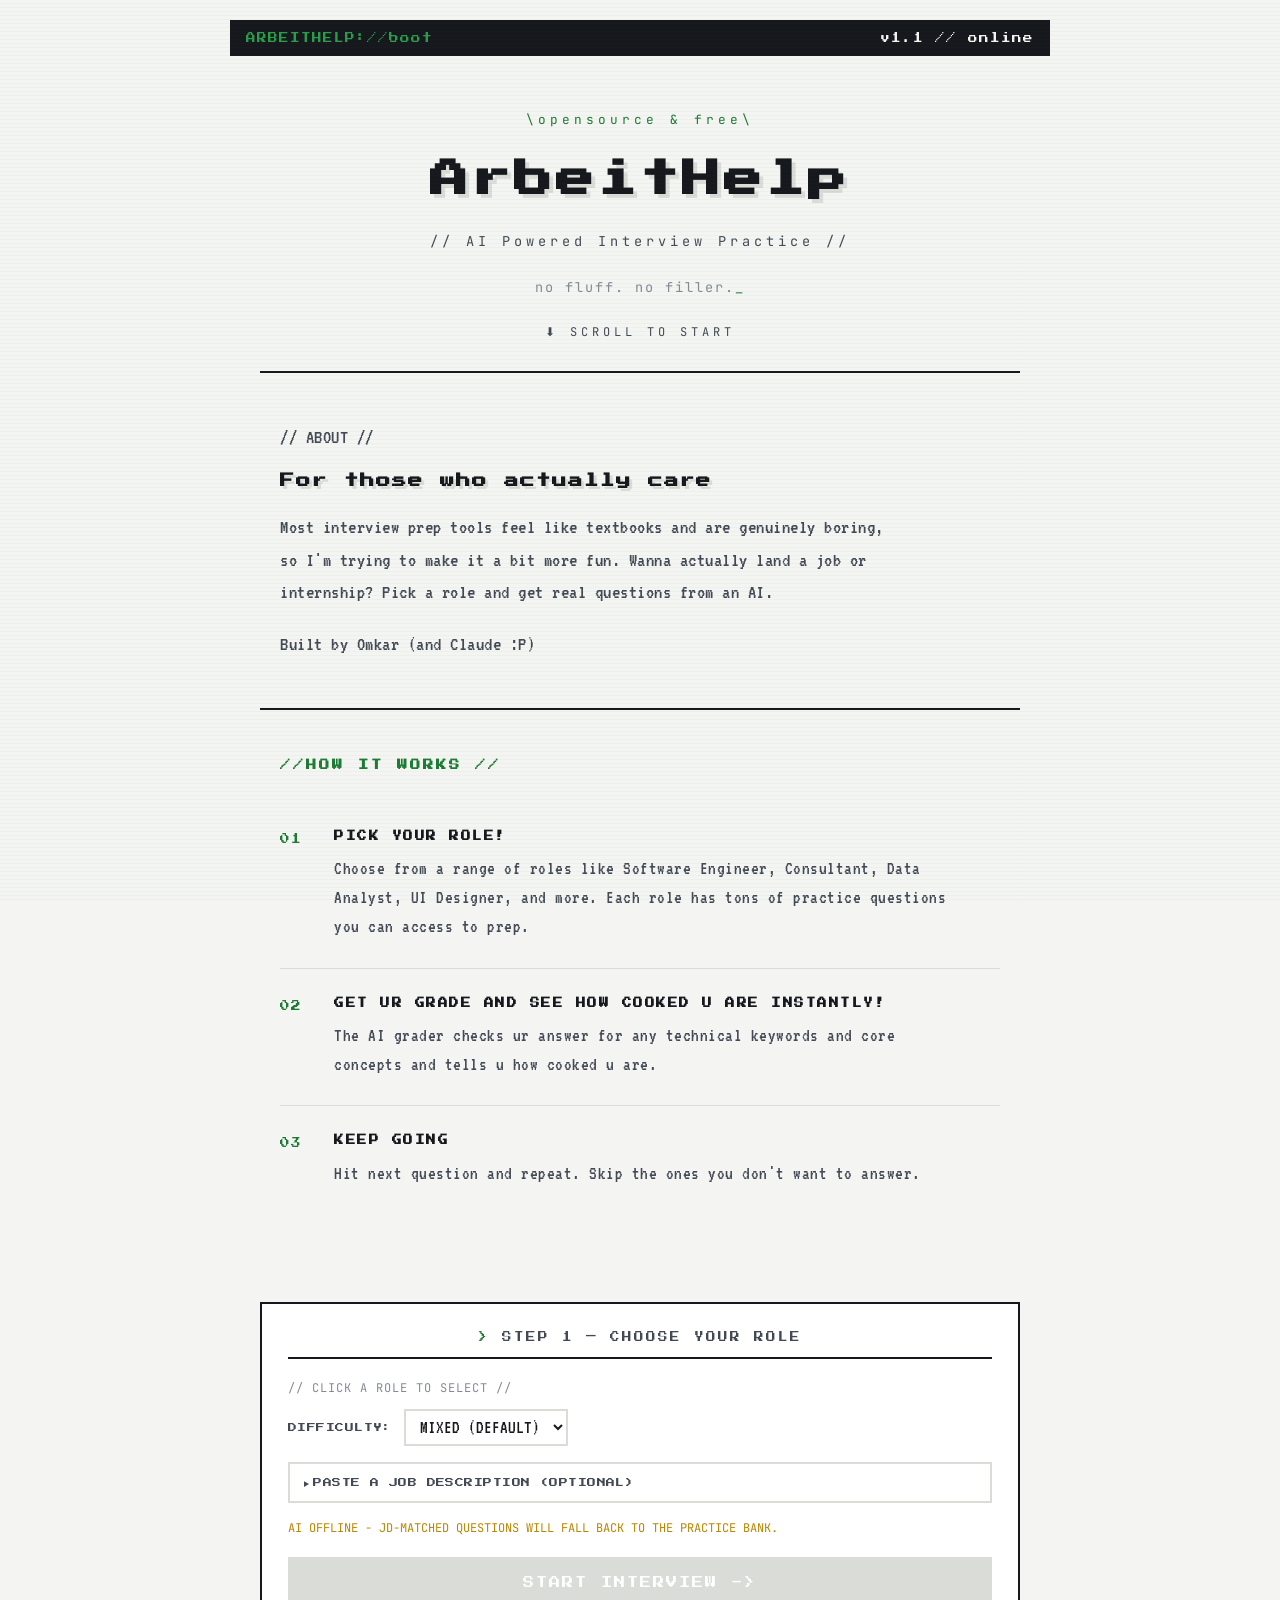
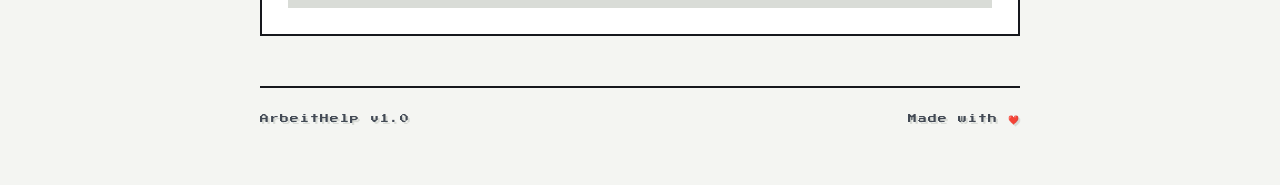
==== commit 504b3682: "Implement session end functionality, update UI for session recap, and enhance stats display" ====
--- a/static/index.html
+++ b/static/index.html
@@ -14,7 +14,7 @@
 
     <div class="term-bar" aria-hidden="true">
         <span>ARBEITHELP://boot</span>
-        <span class="term-bar-right">v1.0 // online</span>
+        <span class="term-bar-right">v1.1 // online</span>
     </div>
 
     <section class="hero">
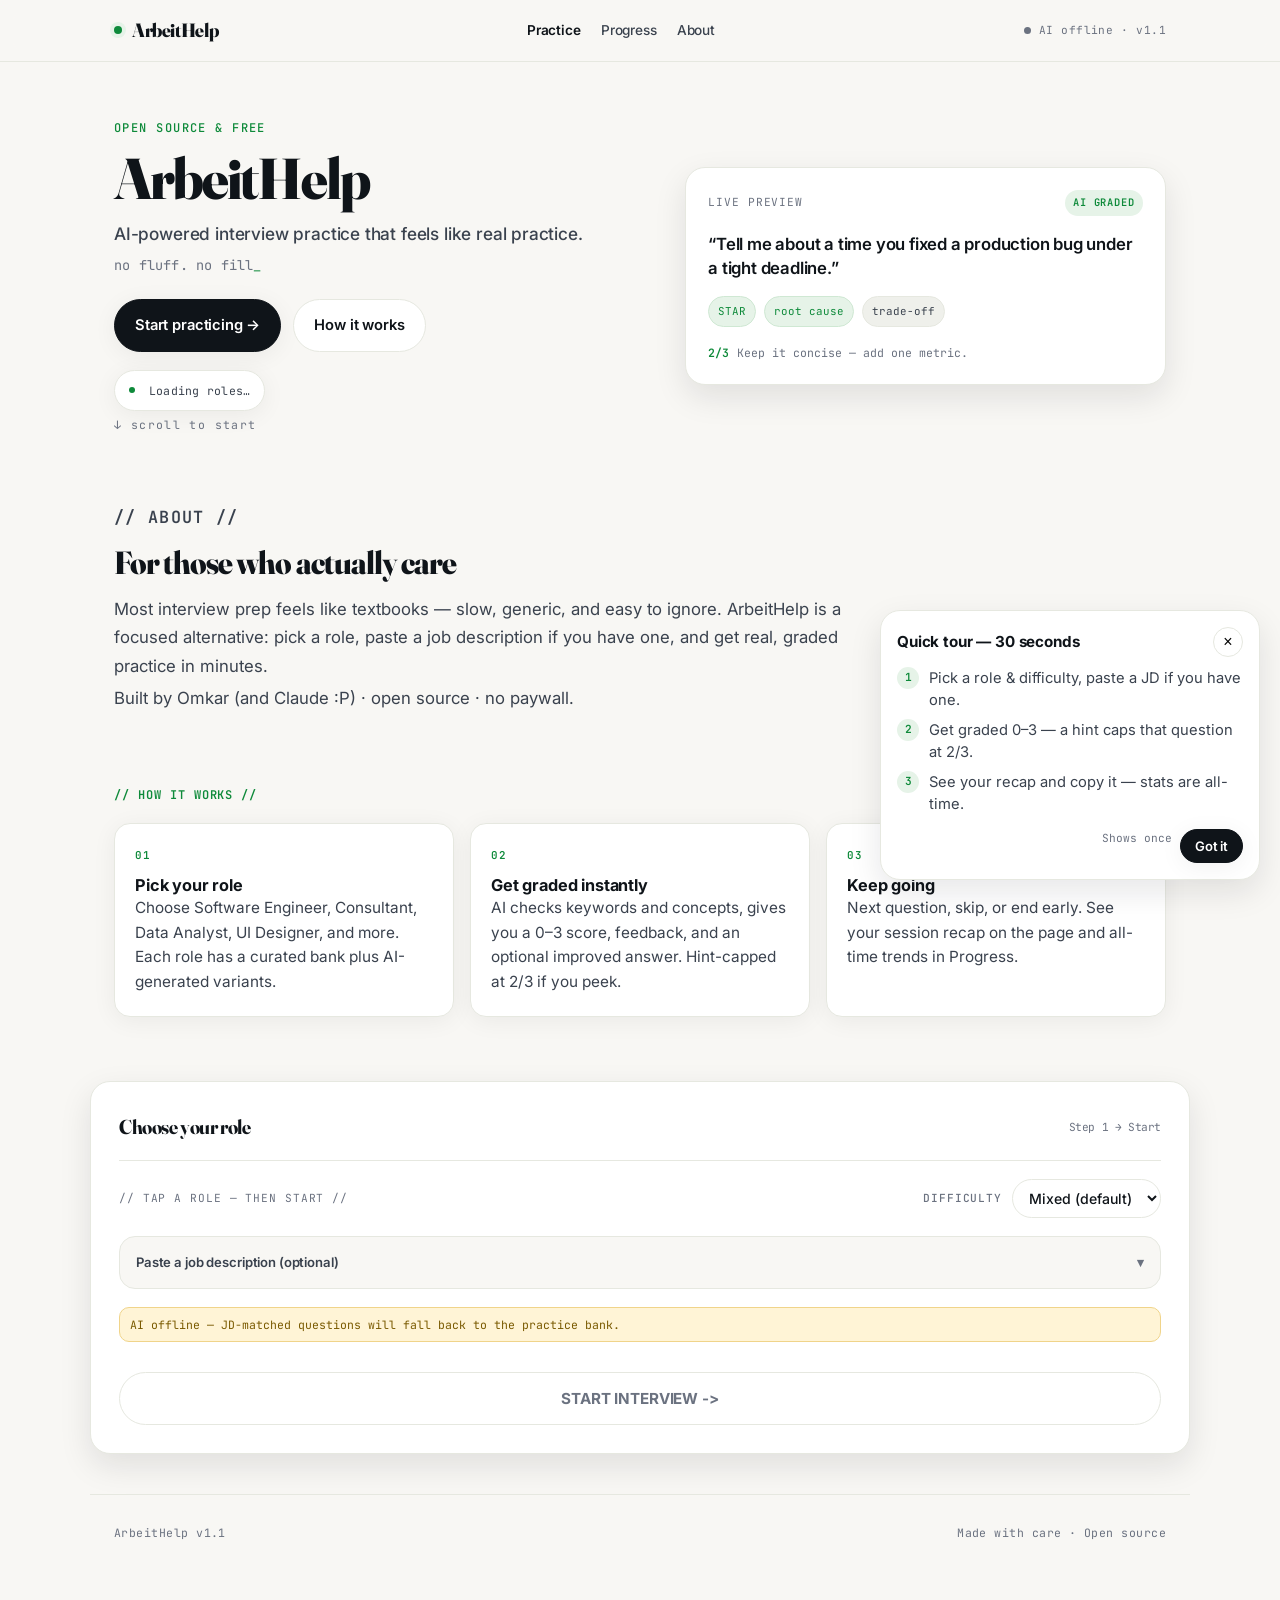
==== commit 7b991171: "docs(readme): refresh with live screenshots - replace 10 stale 178722*.png with 8 Playwright capture" ====
--- a/static/index.html
+++ b/static/index.html
@@ -3,14 +3,27 @@
 <head>
     <meta charset="UTF-8" />
     <meta name="viewport" content="width=device-width, initial-scale=1.0"/>
-    <title>ArbeitHelp - AI Interview Practice</title>
+    <title>ArbeitHelp — AI Interview Practice</title>
     <link rel="icon" type="image/svg+xml" href="./favicon.svg">
-    <link href="https://fonts.googleapis.com/css2?family=Press+Start+2P&family=VT323:wght@400&family=JetBrains+Mono:wght@400;500;700&display=swap" rel="stylesheet">
+    <link href="https://fonts.googleapis.com/css2?family=Fraunces:opsz,wght@9..144,700;9..144,800&family=Inter:wght@400;500;600;700&family=JetBrains+Mono:wght@400;500&display=swap" rel="stylesheet">
+    <link rel="stylesheet" href="./common.css">
     <link rel="stylesheet" href="./style.css">
     <script src="./common.js" defer></script>
     <script src="./script.js" defer></script>
 </head>
 <body>
+
+    <nav class="site-nav" aria-label="Primary">
+        <div class="site-nav-inner">
+            <a class="site-brand" href="index.html"><span class="site-brand-dot" aria-hidden="true"></span> ArbeitHelp</a>
+            <div class="site-nav-links">
+                <a class="active" href="index.html">Practice</a>
+                <a href="stats.html">Progress</a>
+                <a href="#about">About</a>
+            </div>
+            <div class="site-nav-meta"><span class="status-dot online" aria-hidden="true"></span> <span id="nav-status-text">AI online</span> · v1.1</div>
+        </div>
+    </nav>
 
     <div class="term-bar" aria-hidden="true">
         <span>ARBEITHELP://boot</span>
@@ -18,97 +31,105 @@
     </div>
 
     <section class="hero">
-        <p class="hero-eyebrow">\opensource & free\</p>
+        <div class="hero-copy">
+            <p class="hero-eyebrow">Open source &amp; free</p>
             <h1>ArbeitHelp</h1>
-            <p class="hero-tagline reveal">// AI Powered Interview Practice //</p>
-            <p id="typewriter-text" class="reveal"></p>
-            <p class="hero-cta reveal">⬇ SCROLL TO START</p>
+            <p class="hero-tagline">AI-powered interview practice that feels like real practice.</p>
+            <p id="typewriter-text" aria-live="polite"></p>
+            <div class="hero-actions">
+                <a class="btn-primary" href="#launcher">Start practicing →</a>
+                <a class="btn-ghost" href="#how">How it works</a>
+            </div>
+            <div id="hero-proof" class="hero-proof" aria-live="polite"><span class="hero-proof-dot" aria-hidden="true"></span> <span id="hero-proof-text">Loading roles…</span></div>
+            <p class="hero-cta">↓ scroll to start</p>
+        </div>
+        <div class="hero-preview" aria-hidden="true">
+            <div class="hero-preview-head"><span>Live preview</span> <span class="hero-preview-badge">AI graded</span></div>
+            <p class="hero-preview-q">“Tell me about a time you fixed a production bug under a tight deadline.”</p>
+            <div class="hero-preview-meta">
+                <span class="preview-chip hit">STAR</span>
+                <span class="preview-chip hit">root cause</span>
+                <span class="preview-chip">trade-off</span>
+            </div>
+            <div style="display:flex;gap:8px;align-items:center;color:var(--muted);font-family:'JetBrains Mono',monospace;font-size:0.72rem;"><span style="color:var(--accent);font-weight:600;">2/3</span> Keep it concise — add one metric.</div>
+        </div>
     </section>
 
-    <section class="landing-section about-section">
-        <p class="section-label reveal">// ABOUT //</p>
-        <h2 class="reveal"> For those who actually care </h2>
-
+    <section id="about" class="landing-section about-section">
+        <p class="section-label reveal">// About //</p>
+        <h2 class="reveal">For those who actually care</h2>
         <p class="reveal">
-            Most interview prep tools feel like textbooks and are genuinely boring, so I'm trying to make it a bit more fun.
-            Wanna actually land a job or internship? Pick a role and get real questions from an AI.
+            Most interview prep feels like textbooks — slow, generic, and easy to ignore. ArbeitHelp is a focused alternative: pick a role, paste a job description if you have one, and get real, graded practice in minutes.
         </p>
-        <p class="reveal" style="margin-top: 4px;">
-            Built by Omkar (and Claude :P)
+        <p class="reveal" style="margin-top:4px;">
+            Built by Omkar (and Claude :P) · open source · no paywall.
         </p>
     </section>
 
-    <section class="landing-section how-section">
-        <h3 class="section-label reveal">//HOW IT WORKS //</h3>
+    <section id="how" class="landing-section how-section">
+        <h3 class="section-label reveal">// How it works //</h3>
         <div class="steps">
             <div class="step reveal">
                 <span class="step-num">01</span>
                 <div class="step-body">
-                    <h3>PICK YOUR ROLE!</h3>
-                    <p> Choose from a range of roles like Software Engineer, Consultant, Data Analyst, UI Designer, and more.
-                        Each role has tons of practice questions you can access to prep.
-                    </p>
+                    <h3>Pick your role</h3>
+                    <p>Choose Software Engineer, Consultant, Data Analyst, UI Designer, and more. Each role has a curated bank plus AI-generated variants.</p>
                 </div>
             </div>
             <div class="step reveal">
                 <span class="step-num">02</span>
                 <div class="step-body">
-                    <h3>GET UR GRADE AND SEE HOW COOKED U ARE INSTANTLY!</h3>
-                    <p>The AI grader checks ur answer for any technical keywords and core concepts and tells u how cooked u are.
-                    </p>
+                    <h3>Get graded instantly</h3>
+                    <p>AI checks keywords and concepts, gives you a 0–3 score, feedback, and an optional improved answer. Hint-capped at 2/3 if you peek.</p>
                 </div>
             </div>
             <div class="step reveal">
                 <span class="step-num">03</span>
                 <div class="step-body">
-                    <h3>KEEP GOING</h3>
-                    <p>Hit next question and repeat. Skip the ones you don't want to answer.</p>
+                    <h3>Keep going</h3>
+                    <p>Next question, skip, or end early. See your session recap on the page and all-time trends in Progress.</p>
                 </div>
-
-                
-
             </div>
         </div>
     </section>
-    <!-- STEP 1: CHOOSE ROLE -->
-    <div class="box">
-        <div class="box-label">STEP 1 — CHOOSE YOUR ROLE</div>
-        <p class="select-hint">// CLICK A ROLE TO SELECT //</p>
-        <div class="difficulty-row">
-            <label class="difficulty-label" for="difficulty-select">DIFFICULTY:</label>
-            <select id="difficulty-select">
-                <option value="mixed" selected>MIXED (DEFAULT)</option>
-                <option value="easy">EASY</option>
-                <option value="medium">MEDIUM</option>
-                <option value="hard">HARD</option>
-            </select>
+
+    <div id="launcher" class="box">
+        <div class="box-label"><span>Choose your role</span> <span style="font-family:'JetBrains Mono',monospace;font-size:0.7rem;color:var(--muted);font-weight:400;">Step 1 → Start</span></div>
+        <div class="box-meta-row">
+            <p class="select-hint">// Tap a role — then start //</p>
+            <div class="difficulty-row">
+                <label class="difficulty-label" for="difficulty-select">Difficulty</label>
+                <select id="difficulty-select">
+                    <option value="mixed" selected>Mixed (default)</option>
+                    <option value="easy">Easy</option>
+                    <option value="medium">Medium</option>
+                    <option value="hard">Hard</option>
+                </select>
+            </div>
         </div>
         <details class="jd-details">
-            <summary>PASTE A JOB DESCRIPTION (OPTIONAL)</summary>
-            <textarea id="jd-text" rows="6"
-                placeholder="PASTE THE FULL JOB DESCRIPTION HERE. QUESTIONS WILL BE WEIGHTED TOWARD ITS SKILLS AND FOCUS AREAS."></textarea>
+            <summary>Paste a job description (optional)</summary>
+            <textarea id="jd-text" rows="5"
+                placeholder="Paste the full job description here. Questions will be weighted toward its skills and focus areas."></textarea>
             <div class="custom-role-row">
-                <label class="difficulty-label" for="custom-role">ROLE NAME:</label>
+                <label class="difficulty-label" for="custom-role">Role name</label>
                 <input id="custom-role" maxlength="80"
-                    placeholder="FOR JOBS OUTSIDE THE TILES, E.G. CHEMICAL ENGINEER">
+                    placeholder="For jobs outside the tiles, e.g. Chemical Engineer">
             </div>
-            <button id="analyze-jd-btn" type="button" onclick="analyzeJd()">ANALYZE JOB DESCRIPTION</button>
+            <button id="analyze-jd-btn" type="button" onclick="analyzeJd()">Analyze job description</button>
             <p id="jd-status" class="status-line hidden"></p>
             <div id="jd-preview" class="hidden"></div>
         </details>
         <p id="ai-mode-note" class="status-line warn hidden"></p>
-        <div class="role-grid" id="role-grid">
-
-        </div>
-        <button id="start-interview-btn" class="no-role" onclick="startInterview()">START INTERVIEW -&gt;</button>
+        <div class="role-grid" id="role-grid" role="listbox" aria-label="Roles"></div>
+        <button id="start-interview-btn" class="no-role" onclick="startInterview()">Start interview →</button>
         <p id="start-msg" class="status-line warn hidden"></p>
     </div>
 
-
-    <!-- FOOTER -->
+    <div id="tour-root" aria-live="polite"></div>
     <div class="footer">
-        <span>ArbeitHelp v1.0</span>
-        <span>Made with ❤️</span>
+        <span>ArbeitHelp v1.1</span>
+        <span>Made with care · Open source</span>
     </div>
 
 </body>
--- a/static/common.css
+++ b/static/common.css
@@ -0,0 +1,107 @@
+/* ArbeitHelp — shared tokens + nav (deduplicated from 3 files) */
+:root {
+    --bg: #F8F7F4;
+    --surface: #FFFFFF;
+    --surface-2: #EFF0EB;
+    --ink: #0F1419;
+    --ink-soft: #3A424E;
+    --muted: #6B7280;
+    --line: #E6E8E0;
+    --accent: #0E8A3A;
+    --accent-wash: #E6F3E8;
+    --hazard: #C98A00;
+    --hazard-wash: #FFF4D6;
+    --error: #DC2626;
+    --blue: #2563EB;
+    --r-sm: 10px;
+    --r-md: 16px;
+    --r-lg: 20px;
+    --shadow-card: 0 4px 24px rgba(15,20,25,0.06);
+    --shadow-pop: 0 12px 32px rgba(15,20,25,0.10);
+    --ease: cubic-bezier(.22,1,.36,1);
+}
+
+* { margin: 0; padding: 0; box-sizing: border-box; }
+.hidden { display: none !important; }
+html { scroll-behavior: smooth; }
+body {
+    background: var(--bg);
+    color: var(--ink);
+    font-family: 'Inter', system-ui, -apple-system, Segoe UI, Roboto, sans-serif;
+    font-size: 16px;
+    line-height: 1.70;
+    min-height: 100vh;
+    display: flex;
+    flex-direction: column;
+    align-items: center;
+    padding: 0 0 64px;
+    -webkit-font-smoothing: antialiased;
+    text-rendering: optimizeLegibility;
+}
+
+.term-bar { display: none !important; }
+
+/* Site nav — shared across index / questions / stats */
+.site-nav {
+    position: sticky;
+    top: 0;
+    z-index: 50;
+    width: 100%;
+    background: rgba(248,247,244,0.85);
+    backdrop-filter: blur(10px);
+    border-bottom: 1px solid var(--line);
+    display: flex;
+    justify-content: center;
+}
+.site-nav-inner {
+    width: 100%;
+    max-width: 1100px;
+    display: flex;
+    align-items: center;
+    justify-content: space-between;
+    padding: 14px 24px;
+    gap: 16px;
+}
+.site-brand {
+    font-family: 'Fraunces', serif;
+    font-variation-settings: 'opsz' 144;
+    font-weight: 800;
+    font-size: 1.2rem;
+    letter-spacing: -0.02em;
+    color: var(--ink);
+    text-decoration: none;
+    display: flex;
+    align-items: center;
+    gap: 10px;
+}
+.site-brand-dot {
+    width: 8px; height: 8px; border-radius: 50%;
+    background: var(--accent);
+    box-shadow: 0 0 0 4px var(--accent-wash);
+    flex-shrink: 0;
+}
+.site-nav-links { display: flex; gap: 20px; align-items: center; }
+.site-nav-links a {
+    font-size: 0.85rem;
+    font-weight: 500;
+    color: var(--ink-soft);
+    text-decoration: none;
+    letter-spacing: -0.01em;
+}
+.site-nav-links a:hover, .site-nav-links a.active { color: var(--ink); font-weight: 600; }
+.site-nav-meta {
+    font-family: 'JetBrains Mono', monospace;
+    font-size: 0.7rem;
+    color: var(--muted);
+    letter-spacing: 0.04em;
+    display: flex;
+    align-items: center;
+    gap: 8px;
+}
+.status-dot { width: 7px; height: 7px; border-radius: 50%; background: var(--muted); }
+.status-dot.online { background: var(--accent); box-shadow: 0 0 0 3px var(--accent-wash); }
+
+:focus-visible { outline: 3px solid var(--accent); outline-offset: 2px; }
+@keyframes blink { from,to{opacity:1} 50%{opacity:0} }
+@media (max-width: 600px) { .site-nav-inner { padding: 12px 16px; } }
+@media (prefers-reduced-motion: reduce) { .cursor, .typewriter-cursor { animation: none !important; } }
--- a/static/style.css
+++ b/static/style.css
@@ -1,559 +1,573 @@
-:root {
-    --paper: #f4f5f2;
-    --paper-wash: #eef0ec;
-    --ink: #16181d;
-    --ink-soft: #434a55;
-    --muted: #858b95;
-    --line: #d9dcd7;
-    --line-strong: #16181d;
-    --phosphor: #1e7a34;
-    --phosphor-bright: #2b9c4a;
-    --phosphor-wash: #e7f3ea;
-    --blue: #2563eb;
-    --amber: #b88600;
-    --red: #c0352b;
-}
-
-* { margin: 0; padding: 0; box-sizing: border-box; }
-
-body {
-    font-family: 'VT323', monospace;
-    font-size: 1.3rem;
-    line-height: 1.5;
-    background: var(--paper);
-    color: var(--ink);
-    min-height: 100vh;
-    display: flex;
-    flex-direction: column;
-    align-items: center;
-    padding-bottom: 60px;
-}
-
-/* CRT scanlines — the signature */
-body::before {
-    content: '';
-    position: fixed;
-    top: 0; left: 0;
-    width: 100%; height: 100%;
-    pointer-events: none;
-    z-index: 9999;
-    background: repeating-linear-gradient(
-        to bottom,
-        transparent 0px,
-        transparent 3px,
-        rgba(30, 122, 52, 0.035) 3px,
-        rgba(30, 122, 52, 0.035) 4px
-    );
-}
-
-/* Terminal window chrome */
-.term-bar {
+/* ArbeitHelp — page: index (tokens/nav in common.css) */
+
+/* Hero — 2-col fluid */
+.hero {
     width: 100%;
-    max-width: 820px;
-    display: flex;
-    justify-content: space-between;
-    align-items: center;
-    padding: 9px 14px;
+    max-width: 1100px;
+    display: grid;
+    grid-template-columns: 1.05fr 0.95fr;
+    gap: 40px;
+    align-items: center;
+    padding: 56px 24px 32px;
+}
+.hero-eyebrow {
+    font-family: 'JetBrains Mono', monospace;
+    font-size: 0.75rem;
+    letter-spacing: 0.12em;
+    text-transform: uppercase;
+    color: var(--accent);
+    font-weight: 500;
+    margin-bottom: 14px;
+}
+.hero h1 {
+    font-family: 'Fraunces', serif;
+    font-variation-settings: 'opsz' 144;
+    font-weight: 800;
+    font-size: clamp(2.4rem, 5.2vw, 3.6rem);
+    line-height: 0.95;
+    letter-spacing: -0.035em;
+    color: var(--ink);
+    margin-bottom: 14px;
+}
+.hero-tagline {
+    font-size: 1.08rem;
+    color: var(--ink-soft);
+    font-weight: 500;
+    letter-spacing: -0.01em;
+    line-height: 1.55;
+    max-width: 560px;
+    margin-bottom: 6px;
+}
+#typewriter-text {
+    font-family: 'JetBrains Mono', monospace;
+    font-size: 0.85rem;
+    color: var(--muted);
+    letter-spacing: 0.015em;
+    min-height: 1.4rem;
+    margin-bottom: 18px;
+}
+.typewriter-cursor { color: var(--accent); animation: blink 1s step-end infinite; }
+.hero-cta {
+    font-family: 'JetBrains Mono', monospace;
+    font-size: 0.72rem;
+    letter-spacing: 0.12em;
+    color: var(--muted);
+    margin-top: 4px;
+}
+.hero-actions {
+    display: flex;
+    gap: 12px;
+    margin-top: 22px;
+    flex-wrap: wrap;
+}
+.btn-primary, .btn-ghost {
+    display: inline-flex;
+    align-items: center;
+    justify-content: center;
+    gap: 8px;
+    font-family: 'Inter', sans-serif;
+    font-weight: 600;
+    font-size: 0.92rem;
+    letter-spacing: -0.01em;
+    padding: 13px 20px;
+    border-radius: 999px;
+    cursor: pointer;
+    text-decoration: none;
+    border: 1px solid transparent;
+    transition: transform 0.14s var(--ease), background 0.14s, color 0.14s, border-color 0.14s, box-shadow 0.14s;
+    white-space: nowrap;
+}
+.btn-primary {
     background: var(--ink);
-    color: var(--phosphor-bright);
-    font-family: 'Press Start 2P', monospace;
-    font-size: 0.6rem;
-    letter-spacing: 1px;
-    border: 2px solid var(--ink);
-    margin: 20px 20px 0;
-}
-
-.term-bar-right {
-    color: var(--paper);
-}
-
-.hero {
-    max-width: 760px;
-    text-align: center;
-    padding: 54px 20px 30px;
-    display: flex;
-    flex-direction: column;
-    align-items: center;
-    gap: 22px;
-}
-
-.hero-eyebrow {
-    font-family: 'JetBrains Mono', monospace;
-    font-size: 0.8rem;
-    color: var(--phosphor);
-    letter-spacing: 4px;
-    opacity: 0;
-    animation: fadeUp 0.5s ease forwards 0.1s;
-}
-
-.hero h1 {
-    font-family: 'Press Start 2P', monospace;
-    font-size: clamp(1.5rem, 5vw, 2.4rem);
-    letter-spacing: 4px;
-    text-shadow: 4px 4px 0 var(--line);
-    opacity: 0;
-    animation: fadeUp 0.5s ease forwards 0.25s;
-    line-height: 1.5;
-    cursor: default;
-    transition: text-shadow 0.1s;
-}
-
-.hero h1:hover {
-    animation: fadeUp 0s, glitch 0.5s ease;
-}
-
-.hero-tagline {
-    font-family: 'JetBrains Mono', monospace;
-    font-size: 0.85rem;
-    color: var(--ink-soft);
-    letter-spacing: 4px;
-    min-height: 1.5rem;
-    opacity: 0;
-    animation: fadeUp 0.5s ease forwards 0.5s;
-}
-
-.typewriter-cursor {
-    display: inline-block;
-    color: var(--phosphor);
-    animation: blink 1s step-end infinite;
-}
-
-#typewriter-text {
-    font-family: 'JetBrains Mono', monospace;
-    font-size: 0.85rem;
-    color: var(--muted);
-    letter-spacing: 2px;
-    min-height: 1.5rem;
-    display: inline-block;
-}
-
-.hero-cta {
-    font-family: 'JetBrains Mono', monospace;
-    font-size: 0.75rem;
-    color: var(--ink-soft);
-    letter-spacing: 4px;
-    animation: fadeUp 0.5s ease forwards 1s;
-}
-
-.landing-section {
-    max-width: 760px;
-    width: 100%;
-    border-top: 2px solid var(--line-strong);
-    padding: 48px 20px;
+    color: #fff;
+    border-color: var(--ink);
+    box-shadow: var(--shadow-card);
+}
+.btn-primary:hover { background: #1a2129; transform: translateY(-1px); box-shadow: var(--shadow-pop); }
+.btn-primary:active { transform: translateY(0); }
+.btn-ghost {
+    background: #fff;
+    color: var(--ink);
+    border-color: var(--line);
+}
+.btn-ghost:hover { border-color: var(--ink); }
+
+.hero-proof {
+    display: inline-flex;
+    gap: 14px;
+    align-items: center;
+    margin-top: 18px;
+    padding: 10px 14px;
+    background: var(--surface);
+    border: 1px solid var(--line);
+    border-radius: 999px;
+    font-family: 'JetBrains Mono', monospace;
+    font-size: 0.72rem;
+    color: var(--ink-soft);
+    letter-spacing: 0.02em;
+    box-shadow: var(--shadow-card);
+}
+.hero-proof-dot {
+    width: 6px; height: 6px; border-radius: 50%; background: var(--accent);
+}
+
+/* Hero preview card */
+.hero-preview {
+    background: var(--surface);
+    border: 1px solid var(--line);
+    border-radius: var(--r-lg);
+    box-shadow: var(--shadow-pop);
+    padding: 22px;
     display: flex;
     flex-direction: column;
     gap: 16px;
 }
-
+.hero-preview-head {
+    display: flex;
+    justify-content: space-between;
+    align-items: center;
+    font-family: 'JetBrains Mono', monospace;
+    font-size: 0.7rem;
+    letter-spacing: 0.08em;
+    color: var(--muted);
+    text-transform: uppercase;
+}
+.hero-preview-badge {
+    font-size: 0.65rem;
+    padding: 4px 8px;
+    border-radius: 999px;
+    background: var(--accent-wash);
+    color: var(--accent);
+    font-weight: 600;
+}
+.hero-preview-q {
+    font-family: 'Inter', sans-serif;
+    font-weight: 600;
+    font-size: 1.05rem;
+    line-height: 1.45;
+    letter-spacing: -0.012em;
+    color: var(--ink);
+}
+.hero-preview-meta {
+    display: flex;
+    gap: 8px;
+    flex-wrap: wrap;
+}
+.preview-chip {
+    font-family: 'JetBrains Mono', monospace;
+    font-size: 0.68rem;
+    padding: 5px 9px;
+    border-radius: 999px;
+    background: var(--surface-2);
+    color: var(--ink-soft);
+    border: 1px solid var(--line);
+}
+.preview-chip.hit { background: var(--accent-wash); color: var(--accent); border-color: #cfe8d3; }
+
+/* Landing sections */
+.landing-section {
+    width: 100%;
+    max-width: 1100px;
+    padding: 36px 24px;
+}
 .section-label {
-    font-family: 'Press Start 2P', monospace;
-    font-size: 0.65rem;
-    color: var(--phosphor);
-    letter-spacing: 3px;
-}
-
+    font-family: 'JetBrains Mono', monospace;
+    font-size: 0.75rem;
+    letter-spacing: 0.08em;
+    color: var(--accent);
+    text-transform: uppercase;
+    font-weight: 600;
+    margin-bottom: 14px;
+}
 .about-section h2 {
-    font-family: 'Press Start 2P', monospace;
-    font-size: clamp(0.65rem, 2vw, 0.9rem);
-    letter-spacing: 2px;
-    line-height: 1.8;
-    text-shadow: 2.5px 2.5px 0 var(--line);
-}
-
+    font-family: 'Fraunces', serif;
+    font-variation-settings: 'opsz' 144;
+    font-weight: 800;
+    font-size: clamp(1.5rem, 3.2vw, 2rem);
+    letter-spacing: -0.03em;
+    line-height: 1.1;
+    margin-bottom: 14px;
+}
 .about-section p {
-    font-family: 'VT323', monospace;
-    font-size: 1.3rem;
-    color: var(--ink-soft);
-    line-height: 1.55;
-    letter-spacing: 0.5px;
-    max-width: 620px;
-}
-
+    font-size: 1.05rem;
+    color: var(--ink-soft);
+    line-height: 1.70;
+    max-width: 68ch;
+}
+.about-section p + p { margin-top: 10px; }
+
+/* How */
 .steps {
+    display: grid;
+    grid-template-columns: repeat(3, 1fr);
+    gap: 16px;
+    margin-top: 18px;
+    position: relative;
+}
+.step {
+    background: var(--surface);
+    border: 1px solid var(--line);
+    border-radius: var(--r-md);
+    padding: 22px 20px;
     display: flex;
     flex-direction: column;
-    margin-top: 12px;
-}
-
-.step {
-    display: flex;
-    gap: 22px;
-    align-items: flex-start;
-    padding: 26px 0;
-    border-bottom: 1px solid var(--line);
-}
-
-.step:last-child { border-bottom: none; }
-
+    gap: 10px;
+    position: relative;
+    box-shadow: var(--shadow-card);
+    transition: transform 0.14s var(--ease), box-shadow 0.14s;
+}
+.step:hover { transform: translateY(-2px); box-shadow: var(--shadow-pop); }
 .step-num {
-    font-family: 'Press Start 2P', monospace;
-    font-size: 0.6rem;
-    color: var(--phosphor);
-    letter-spacing: 1px;
-    min-width: 32px;
-    padding-top: 4px;
-}
-
+    font-family: 'JetBrains Mono', monospace;
+    font-size: 0.68rem;
+    letter-spacing: 0.1em;
+    color: var(--accent);
+    font-weight: 600;
+}
 .step-body h3 {
-    font-family: 'Press Start 2P', monospace;
-    font-size: 0.6rem;
-    letter-spacing: 1.5px;
-    margin-bottom: 10px;
-    line-height: 1.8;
+    font-family: 'Inter', sans-serif;
+    font-weight: 700;
+    font-size: 1.02rem;
+    letter-spacing: -0.01em;
+    line-height: 1.32;
 }
 
 .step-body p {
-    font-family: 'VT323', monospace;
-    font-size: 1.2rem;
-    color: var(--ink-soft);
-    letter-spacing: 0.5px;
-    line-height: 1.5;
-    max-width: 620px;
-}
-
+    font-size: 0.96rem;
+    color: var(--ink-soft);
+    line-height: 1.60;
+}
+/* Launcher box */
 .box {
     width: 100%;
-    max-width: 760px;
-    border: 2px solid var(--line-strong);
-    background: #fff;
-    padding: 26px;
-    margin-top: 40px;
-}
-
+    max-width: 1100px;
+    margin: 28px 24px 0;
+    background: var(--surface);
+    border: 1px solid var(--line);
+    border-radius: var(--r-lg);
+    box-shadow: var(--shadow-pop);
+    padding: 28px;
+}
 .box-label {
-    font-family: 'Press Start 2P', monospace;
-    font-size: 0.6rem;
-    color: var(--ink-soft);
-    letter-spacing: 2px;
-    margin-bottom: 20px;
-    padding-bottom: 12px;
-    border-bottom: 2px solid var(--line-strong);
-    text-align: center;
-}
-
-.box-label::before {
-    content: '> ';
-    color: var(--phosphor);
-}
-
+    font-family: 'Fraunces', serif;
+    font-variation-settings: 'opsz' 144;
+    font-weight: 700;
+    font-size: 1.25rem;
+    letter-spacing: -0.02em;
+    color: var(--ink);
+    margin-bottom: 18px;
+    padding-bottom: 16px;
+    border-bottom: 1px solid var(--line);
+    display: flex;
+    align-items: center;
+    justify-content: space-between;
+    gap: 12px;
+}
+.box-meta-row {
+    display: flex;
+    flex-wrap: wrap;
+    gap: 12px 20px;
+    align-items: center;
+    justify-content: space-between;
+    margin-bottom: 18px;
+}
+.select-hint {
+    font-family: 'JetBrains Mono', monospace;
+    font-size: 0.7rem;
+    letter-spacing: 0.08em;
+    color: var(--muted);
+    text-transform: uppercase;
+}
 .difficulty-row {
     display: flex;
     align-items: center;
-    gap: 12px;
-    margin-bottom: 16px;
-}
-
+    gap: 10px;
+    margin: 0;
+}
 .difficulty-label {
-    font-family: 'Press Start 2P', monospace;
-    font-size: 0.55rem;
-    letter-spacing: 0.05em;
-    color: var(--ink-soft);
-}
-
+    font-family: 'JetBrains Mono', monospace;
+    font-size: 0.7rem;
+    letter-spacing: 0.08em;
+    color: var(--muted);
+    text-transform: uppercase;
+    font-weight: 500;
+}
 #difficulty-select {
-    font-family: 'VT323', monospace;
-    font-size: 1.2rem;
-    color: var(--ink);
-    background: #fff;
-    border: 2px solid var(--line);
-    padding: 6px 10px;
+    font-family: 'Inter', sans-serif;
+    font-weight: 500;
+    font-size: 0.88rem;
+    color: var(--ink);
+    background: var(--surface);
+    border: 1px solid var(--line);
+    padding: 9px 12px;
+    border-radius: 999px;
     cursor: pointer;
-}
-
-#difficulty-select:hover,
-#difficulty-select:focus {
-    border-color: var(--phosphor);
     outline: none;
-}
-
+    transition: border-color 0.14s, box-shadow 0.14s;
+}
+#difficulty-select:hover { border-color: var(--ink-soft); }
+#difficulty-select:focus { border-color: var(--accent); box-shadow: 0 0 0 3px var(--accent-wash); }
+
+/* JD */
 .jd-details {
-    margin-bottom: 16px;
-    border: 2px solid var(--line);
-    background: #fff;
-}
-
+    margin-bottom: 18px;
+    border: 1px solid var(--line);
+    border-radius: var(--r-md);
+    background: var(--bg);
+    overflow: hidden;
+}
 .jd-details summary {
     cursor: pointer;
-    font-family: 'Press Start 2P', monospace;
-    font-size: 0.55rem;
-    letter-spacing: 0.05em;
-    color: var(--ink-soft);
-    padding: 12px 14px;
+    font-family: 'Inter', sans-serif;
+    font-weight: 600;
+    font-size: 0.82rem;
+    letter-spacing: -0.01em;
+    color: var(--ink-soft);
+    padding: 14px 16px;
     user-select: none;
-}
-
-.jd-details[open] summary {
-    color: var(--phosphor);
-    border-bottom: 2px solid var(--line);
-}
+    list-style: none;
+    display: flex;
+    align-items: center;
+    justify-content: space-between;
+}
+.jd-details summary::-webkit-details-marker { display: none; }
+.jd-details summary::after {
+    content: '▾';
+    font-size: 0.8rem;
+    color: var(--muted);
+    transition: transform 0.14s;
+}
+.jd-details[open] summary::after { transform: rotate(180deg); }
+.jd-details[open] summary { color: var(--ink); background: var(--surface); border-bottom: 1px solid var(--line); }
 
 #jd-text {
     display: block;
     width: 100%;
     border: none;
-    background: #fff;
-    font-family: 'VT323', monospace;
-    font-size: 1.15rem;
-    line-height: 1.5;
-    color: var(--ink);
-    padding: 12px 14px;
+    background: var(--surface);
+    font-family: 'Inter', sans-serif;
+    font-size: 0.92rem;
+    line-height: 1.55;
+    color: var(--ink);
+    padding: 14px 16px;
     resize: vertical;
     outline: none;
 }
-
-.select-hint {
-    font-family: 'JetBrains Mono', monospace;
-    font-size: 0.75rem;
-    letter-spacing: 1px;
-    color: var(--muted);
-    margin-bottom: 12px;
-}
-
-.role-btn.selected {
-    border-color: var(--phosphor);
-    border-left-width: 4px;
-    background: var(--phosphor-wash);
-}
-
-.role-btn.selected span:last-child {
-    color: var(--ink-soft);
-}
-
-#start-interview-btn {
-    display: block;
-    width: 100%;
-    font-family: 'Press Start 2P', monospace;
-    font-size: 0.7rem;
-    letter-spacing: 2px;
-    padding: 18px;
+#jd-text::placeholder { color: var(--muted); }
+
+.custom-role-row {
+    display: flex;
+    align-items: center;
+    gap: 10px;
+    padding: 12px 16px 0;
+    background: var(--surface);
+}
+#custom-role {
+    flex: 1;
+    font-family: 'Inter', sans-serif;
+    font-size: 0.92rem;
+    color: var(--ink);
+    background: var(--bg);
+    border: 1px solid var(--line);
+    padding: 10px 12px;
+    border-radius: var(--r-sm);
+    outline: none;
+}
+#custom-role:focus { border-color: var(--accent); box-shadow: 0 0 0 3px var(--accent-wash); }
+#custom-role::placeholder { color: var(--muted); }
+
+#analyze-jd-btn {
+    margin: 12px 16px 16px;
+    display: inline-flex;
+    align-items: center;
+    gap: 8px;
+    font-family: 'Inter', sans-serif;
+    font-weight: 600;
+    font-size: 0.82rem;
+    letter-spacing: -0.01em;
+    padding: 10px 14px;
+    border-radius: 999px;
     cursor: pointer;
-    border: 2px solid var(--ink);
-    background: var(--phosphor);
-    color: #fff;
-    transition: background 0.12s, color 0.12s, border-color 0.12s;
-}
-
-#start-interview-btn:hover:not(:disabled) {
-    background: var(--paper);
-    border-color: var(--ink);
-    color: var(--phosphor);
-}
-
-#start-interview-btn.no-role {
-    background: var(--line);
-    border-color: var(--line);
-    color: #fff;
-}
-
-#start-interview-btn.no-role:hover {
-    background: var(--muted);
-}
-
-.role-grid.attention {
-    animation: role-pulse 0.6s ease-in-out 2;
-}
-
-@keyframes role-pulse {
-    0%, 100% { box-shadow: none; }
-    50% { box-shadow: 0 0 0 3px var(--amber); }
-}
-
+    border: 1px solid var(--line);
+    background: var(--surface);
+    color: var(--ink);
+    transition: background 0.14s, border-color 0.14s, color 0.14s;
+}
+#analyze-jd-btn:hover:not(:disabled) { border-color: var(--ink); background: var(--ink); color: #fff; }
+#analyze-jd-btn:disabled { opacity: 0.6; cursor: wait; }
+
+#ai-mode-note { margin: 0 0 14px; }
 .status-line {
     font-family: 'JetBrains Mono', monospace;
-    font-size: 0.75rem;
+    font-size: 0.72rem;
     line-height: 1.5;
     margin-top: 8px;
-}
-
+    padding: 8px 10px;
+    border-radius: var(--r-sm);
+}
 .status-line.hidden { display: none; }
-.status-line.ok { color: var(--phosphor); }
-.status-line.warn { color: var(--amber); }
-
-#ai-mode-note { margin-bottom: 12px; }
-
-.custom-role-row {
-    display: flex;
-    align-items: center;
-    gap: 12px;
-    margin-top: 12px;
-}
-
-#custom-role {
-    flex: 1;
-    font-family: 'VT323', monospace;
-    font-size: 1.15rem;
-    color: var(--ink);
-    background: #fff;
-    border: 2px solid var(--line);
-    padding: 6px 10px;
-    outline: none;
-}
-
-#custom-role:focus { border-color: var(--phosphor); }
-
-#analyze-jd-btn {
-    display: block;
-    width: 100%;
-    margin-top: 12px;
-    font-family: 'Press Start 2P', monospace;
-    font-size: 0.55rem;
-    letter-spacing: 2px;
-    padding: 12px;
-    cursor: pointer;
-    border: 2px solid var(--amber);
-    background: #fff;
-    color: var(--amber);
-    transition: background 0.12s, color 0.12s;
-}
-
-#analyze-jd-btn:hover:not(:disabled) {
-    background: var(--amber);
-    color: #fff;
-}
-
-#analyze-jd-btn:disabled {
-    background: var(--line);
-    border-color: var(--line);
-    color: var(--muted);
-    cursor: wait;
-}
-
-.jd-preview {
-    margin-top: 12px;
-    padding: 12px 14px;
-    border-left: 4px solid var(--phosphor);
-    background: #fff;
-}
-
-.jd-preview.hidden { display: none; }
-
+.status-line.ok { color: #0a5a22; background: var(--accent-wash); border: 1px solid #cfe8d3; }
+.status-line.warn { color: #7a5a00; background: var(--hazard-wash); border: 1px solid #f0d48a; }
+#jd-preview {
+    margin: 0 16px 16px;
+    padding: 14px;
+    border-radius: var(--r-md);
+    background: var(--surface);
+    border: 1px solid var(--line);
+}
+#jd-preview.hidden { display: none; }
 .jd-preview-head {
-    font-family: 'Press Start 2P', monospace;
-    font-size: 0.55rem;
-    letter-spacing: 1px;
-    color: var(--ink-soft);
-    margin-bottom: 8px;
-}
-
+    font-family: 'JetBrains Mono', monospace;
+    font-size: 0.7rem;
+    letter-spacing: 0.08em;
+    color: var(--ink-soft);
+    text-transform: uppercase;
+    margin-bottom: 10px;
+}
+.jd-row { display: flex; flex-wrap: wrap; gap: 6px; align-items: center; margin-bottom: 8px; }
+.jd-label { font-family: 'JetBrains Mono', monospace; font-size: 0.68rem; letter-spacing: 0.06em; color: var(--muted); text-transform: uppercase; margin-right: 4px; }
 .pv-chip {
     font-family: 'JetBrains Mono', monospace;
-    font-size: 0.7rem;
-    border: 1px solid var(--phosphor);
-    color: var(--phosphor);
-    padding: 2px 6px;
-}
-
+    font-size: 0.72rem;
+    border: 1px solid #cfe8d3;
+    color: var(--accent);
+    background: var(--accent-wash);
+    padding: 4px 8px;
+    border-radius: 999px;
+}
+
+/* Role grid */
 .role-grid {
     display: grid;
     grid-template-columns: repeat(auto-fit, minmax(280px, 1fr));
-    gap: 16px;
-    margin-bottom: 8px;
-}
-
+    gap: 12px;
+    margin-bottom: 16px;
+}
 .role-btn {
-    border: 2px solid var(--line);
-    background: #fff;
-    color: var(--ink);
-    font-family: 'Press Start 2P', monospace;
-    font-size: 0.6rem;
+    border: 1px solid var(--line);
+    background: var(--surface);
+    border-radius: var(--r-md);
     padding: 18px 16px;
     cursor: pointer;
-    letter-spacing: 0.5px;
     text-align: left;
-    transition: background 0.12s, color 0.12s, border-color 0.12s, transform 0.05s;
     display: flex;
     flex-direction: column;
+    gap: 6px;
+    transition: border-color 0.14s, background 0.14s, transform 0.14s, box-shadow 0.14s;
+    box-shadow: 0 1px 0 rgba(15,20,25,0.02);
+}
+.role-btn:hover {
+    border-color: var(--ink-soft);
+    transform: translateY(-1px);
+    box-shadow: var(--shadow-card);
+}
+.role-btn.selected {
+    border-color: var(--accent);
+    background: var(--accent-wash);
+    box-shadow: 0 0 0 3px var(--accent-wash);
+}
+.role-btn span:first-child {
+    font-family: 'Inter', sans-serif;
+    font-weight: 700;
+    font-size: 0.95rem;
+    letter-spacing: -0.015em;
+    color: var(--ink);
+}
+.role-btn span:last-child {
+    font-family: 'Inter', sans-serif;
+    font-size: 0.86rem;
+    color: var(--ink-soft);
+    line-height: 1.4;
+}
+.role-grid.attention { animation: role-pulse 0.6s ease-in-out 2; }
+@keyframes role-pulse { 0%,100%{ box-shadow: none;} 50%{ box-shadow: 0 0 0 4px var(--hazard-wash); } }
+
+/* Start */
+#start-interview-btn {
+    display: inline-flex;
+    width: 100%;
+    justify-content: center;
+    align-items: center;
     gap: 8px;
-}
-
-.role-btn span:last-child {
-    font-family: 'VT323', monospace;
-    font-size: 1.1rem;
-    color: var(--muted);
-    letter-spacing: 0.5px;
-}
-
-.role-btn:hover {
+    font-family: 'Inter', sans-serif;
+    font-weight: 700;
+    font-size: 0.95rem;
+    letter-spacing: -0.01em;
+    padding: 16px 18px;
+    border-radius: 999px;
+    cursor: pointer;
+    border: 1px solid var(--ink);
     background: var(--ink);
-    color: var(--paper);
-    border-color: var(--ink);
-    border-left: 4px solid var(--phosphor-bright);
-    padding-left: 12px;
-}
-
-.role-btn:hover span:last-child {
-    color: var(--phosphor-wash);
-}
-
-.role-btn:active {
-    transform: scale(0.98);
-}
-
-.reveal {
-    opacity: 0;
-    transform: translateY(7.5px);
-    transition: opacity 0.5s ease, transform 0.5s ease;
-}
-
-.reveal.visible {
-    opacity: 1;
-    transform: translateY(0);
-}
-
-@keyframes fadeUp {
-    from { opacity: 0; transform: translateY(15px); }
-    to { opacity: 1; transform: translateY(0); }
-}
-
-@keyframes glitch {
-    0% { text-shadow: 4px 4px 0 var(--line); transform: translate(0); }
-    20% { text-shadow: -3px 0 var(--phosphor), 3px 0 #fff; transform: translate(-2px, 0); }
-    40% { text-shadow: 3px 0 var(--phosphor), -3px 0 #fff; transform: translate(2px, 0); }
-    60% { text-shadow: -2px 0 var(--phosphor); transform: translate(-1px, 0); }
-    80% { text-shadow: 4px 4px 0 var(--line); transform: translate(1px, 0); }
-    100% { text-shadow: 4px 4px 0 var(--line); transform: translate(0); }
-}
-
-@keyframes blink {
-    from, to { opacity: 1; }
-    50% { opacity: 0; }
-}
-
+    color: #fff;
+    box-shadow: var(--shadow-card);
+    transition: background 0.14s, color 0.14s, border-color 0.14s, transform 0.14s, box-shadow 0.14s;
+}
+#start-interview-btn:hover:not(:disabled) { background: #1e262f; transform: translateY(-1px); box-shadow: var(--shadow-pop); }
+#start-interview-btn.no-role {
+    background: var(--surface);
+    border-color: var(--line);
+    color: var(--muted);
+    box-shadow: none;
+}
+#start-interview-btn.no-role:hover { background: var(--surface-2); color: var(--ink-soft); }
+
+/* Reveal */
+.reveal { opacity: 0; transform: translateY(10px); transition: opacity 0.5s var(--ease), transform 0.5s var(--ease); }
+.reveal.visible { opacity: 1; transform: translateY(0); }
+
+/* Footer */
 .footer {
     width: 100%;
-    max-width: 760px;
+    max-width: 1100px;
     display: flex;
     justify-content: space-between;
-    color: var(--ink-soft);
-    font-family: 'Press Start 2P', monospace;
-    font-size: 0.55rem;
-    line-height: 1.4;
-    letter-spacing: 1px;
-    text-shadow: 2px 2px 0 var(--line);
-    padding-top: 25px;
-    border-top: 2px solid var(--line-strong);
-    margin-top: 50px;
-}
-
-:focus-visible {
-    outline: 3px solid var(--phosphor-bright);
-    outline-offset: 2px;
-}
-
+    align-items: center;
+    color: var(--muted);
+    font-family: 'JetBrains Mono', monospace;
+    font-size: 0.72rem;
+    letter-spacing: 0.04em;
+    padding: 28px 24px 0;
+    border-top: 1px solid var(--line);
+    margin-top: 40px;
+}
+
+/* Tour */
+#tour-root { position: fixed; inset: auto 20px 20px auto; z-index: 60; pointer-events: none; }
+.tour-card {
+    pointer-events: auto;
+    width: min(380px, calc(100vw - 32px));
+    background: var(--surface);
+    border: 1px solid var(--line);
+    border-radius: var(--r-lg);
+    box-shadow: var(--shadow-pop);
+    padding: 16px;
+    display: flex;
+    flex-direction: column;
+    gap: 10px;
+}
+.tour-head { display: flex; justify-content: space-between; align-items: center; gap: 12px; }
+.tour-title { font-family: 'Inter', sans-serif; font-weight: 700; font-size: 0.95rem; letter-spacing: -0.01em; }
+.tour-close { background: none; border: 1px solid var(--line); width: 30px; height: 30px; border-radius: 999px; cursor: pointer; font-size: 1rem; line-height: 1; }
+.tour-steps { display: flex; flex-direction: column; gap: 8px; font-size: 0.92rem; color: var(--ink-soft); line-height: 1.5; }
+.tour-step { display: flex; gap: 10px; align-items: flex-start; }
+.tour-num { flex-shrink: 0; width: 22px; height: 22px; border-radius: 999px; background: var(--accent-wash); color: var(--accent); display: inline-flex; align-items: center; justify-content: center; font-family: 'JetBrains Mono', monospace; font-size: 0.7rem; font-weight: 600; }
+.tour-actions { display: flex; justify-content: flex-end; gap: 8px; margin-top: 4px; }
+.tour-progress { font-family: 'JetBrains Mono', monospace; font-size: 0.7rem; color: var(--muted); }
+@media (max-width: 600px) { #tour-root { inset: auto 16px 16px 16px; } .tour-card { width: auto; } }
+
+/* Motion reduce */
 @media (prefers-reduced-motion: reduce) {
-    .hero-eyebrow, .hero h1, .hero-tagline, .hero-cta,
-    .reveal {
-        opacity: 1 !important;
-        transform: none !important;
-        animation: none !important;
-        transition: none !important;
-    }
-    .typewriter-cursor, .cursor { animation: none !important; }
-}
-
+    .reveal, .hero h1, .hero-proof, .typewriter-cursor { animation: none !important; transition: none !important; opacity: 1 !important; transform: none !important; }
+}
+
+/* Responsive */
+@media (max-width: 900px) {
+    .hero { grid-template-columns: 1fr; padding: 36px 20px 24px; gap: 28px; }
+    .hero-preview { order: -1; }
+}
 @media (max-width: 600px) {
-    .hero { padding: 40px 16px 20px; }
-    .landing-section { padding: 40px 16px; }
-    .step { gap: 14px; }
-    .footer { flex-direction: column; gap: 8px; }
-}+    .landing-section { padding: 28px 20px; }
+    .steps { grid-template-columns: 1fr; }
+    .box { margin: 24px 16px 0; padding: 20px; border-radius: var(--r-md); }
+    .footer { flex-direction: column; gap: 8px; text-align: center; padding: 20px 16px 0; }
+}
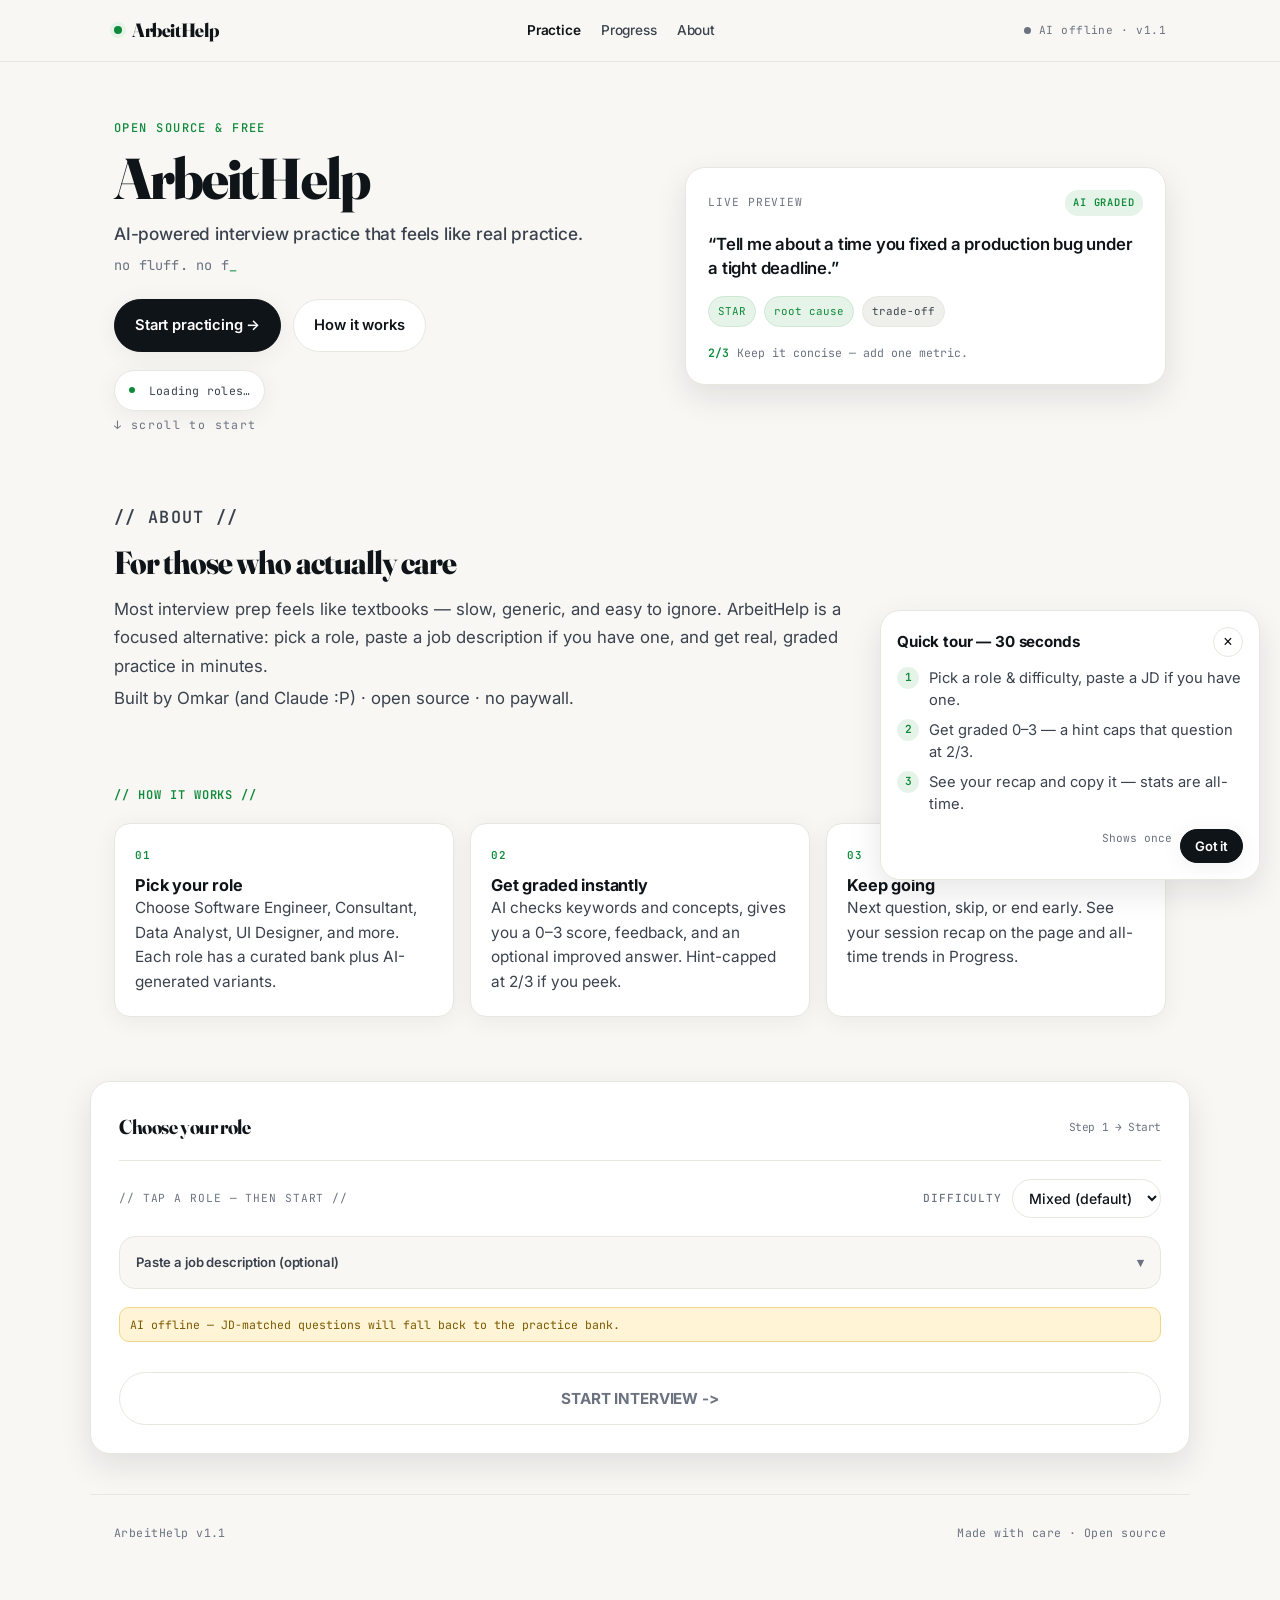
==== commit c2c07e6e: "Fix AI interview flow and prepare ArbeitHelp for hosting - Improve JD analysis errors and AI retry r" ====
--- a/static/index.html
+++ b/static/index.html
@@ -24,11 +24,6 @@
             <div class="site-nav-meta"><span class="status-dot online" aria-hidden="true"></span> <span id="nav-status-text">AI online</span> · v1.1</div>
         </div>
     </nav>
-
-    <div class="term-bar" aria-hidden="true">
-        <span>ARBEITHELP://boot</span>
-        <span class="term-bar-right">v1.1 // online</span>
-    </div>
 
     <section class="hero">
         <div class="hero-copy">
--- a/static/common.css
+++ b/static/common.css
@@ -38,8 +38,6 @@
     -webkit-font-smoothing: antialiased;
     text-rendering: optimizeLegibility;
 }
-
-.term-bar { display: none !important; }
 
 /* Site nav — shared across index / questions / stats */
 .site-nav {
@@ -103,5 +101,8 @@
 
 :focus-visible { outline: 3px solid var(--accent); outline-offset: 2px; }
 @keyframes blink { from,to{opacity:1} 50%{opacity:0} }
-@media (max-width: 600px) { .site-nav-inner { padding: 12px 16px; } }
+@media (max-width: 600px) {
+    .site-nav-inner { padding: 12px 16px; flex-wrap: wrap; }
+    .site-nav-meta { flex-basis: 100%; }
+}
 @media (prefers-reduced-motion: reduce) { .cursor, .typewriter-cursor { animation: none !important; } }
--- a/static/style.css
+++ b/static/style.css
@@ -439,7 +439,7 @@
 /* Role grid */
 .role-grid {
     display: grid;
-    grid-template-columns: repeat(auto-fit, minmax(280px, 1fr));
+    grid-template-columns: repeat(auto-fit, minmax(min(280px, 100%), 1fr));
     gap: 12px;
     margin-bottom: 16px;
 }
@@ -568,6 +568,6 @@
 @media (max-width: 600px) {
     .landing-section { padding: 28px 20px; }
     .steps { grid-template-columns: 1fr; }
-    .box { margin: 24px 16px 0; padding: 20px; border-radius: var(--r-md); }
+    .box { width: calc(100% - 32px); margin: 24px 16px 0; padding: 20px; border-radius: var(--r-md); }
     .footer { flex-direction: column; gap: 8px; text-align: center; padding: 20px 16px 0; }
 }
